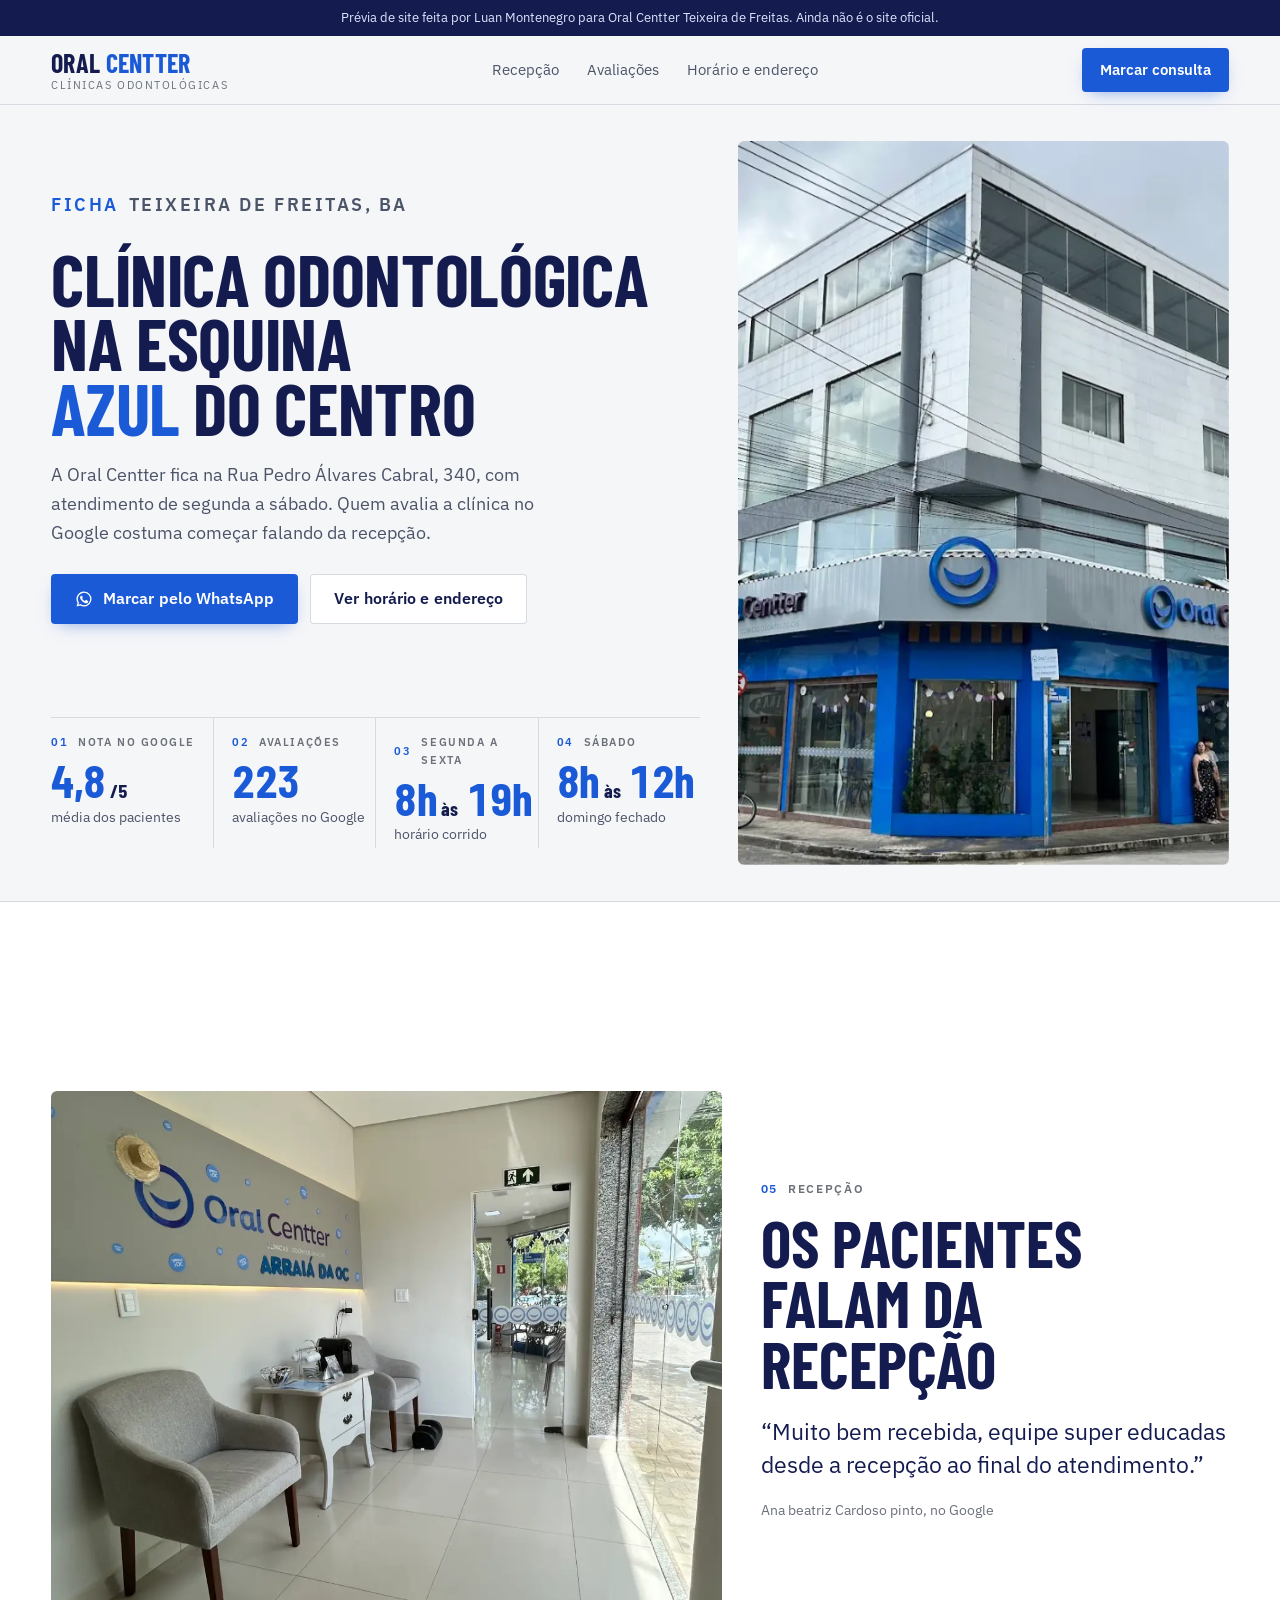
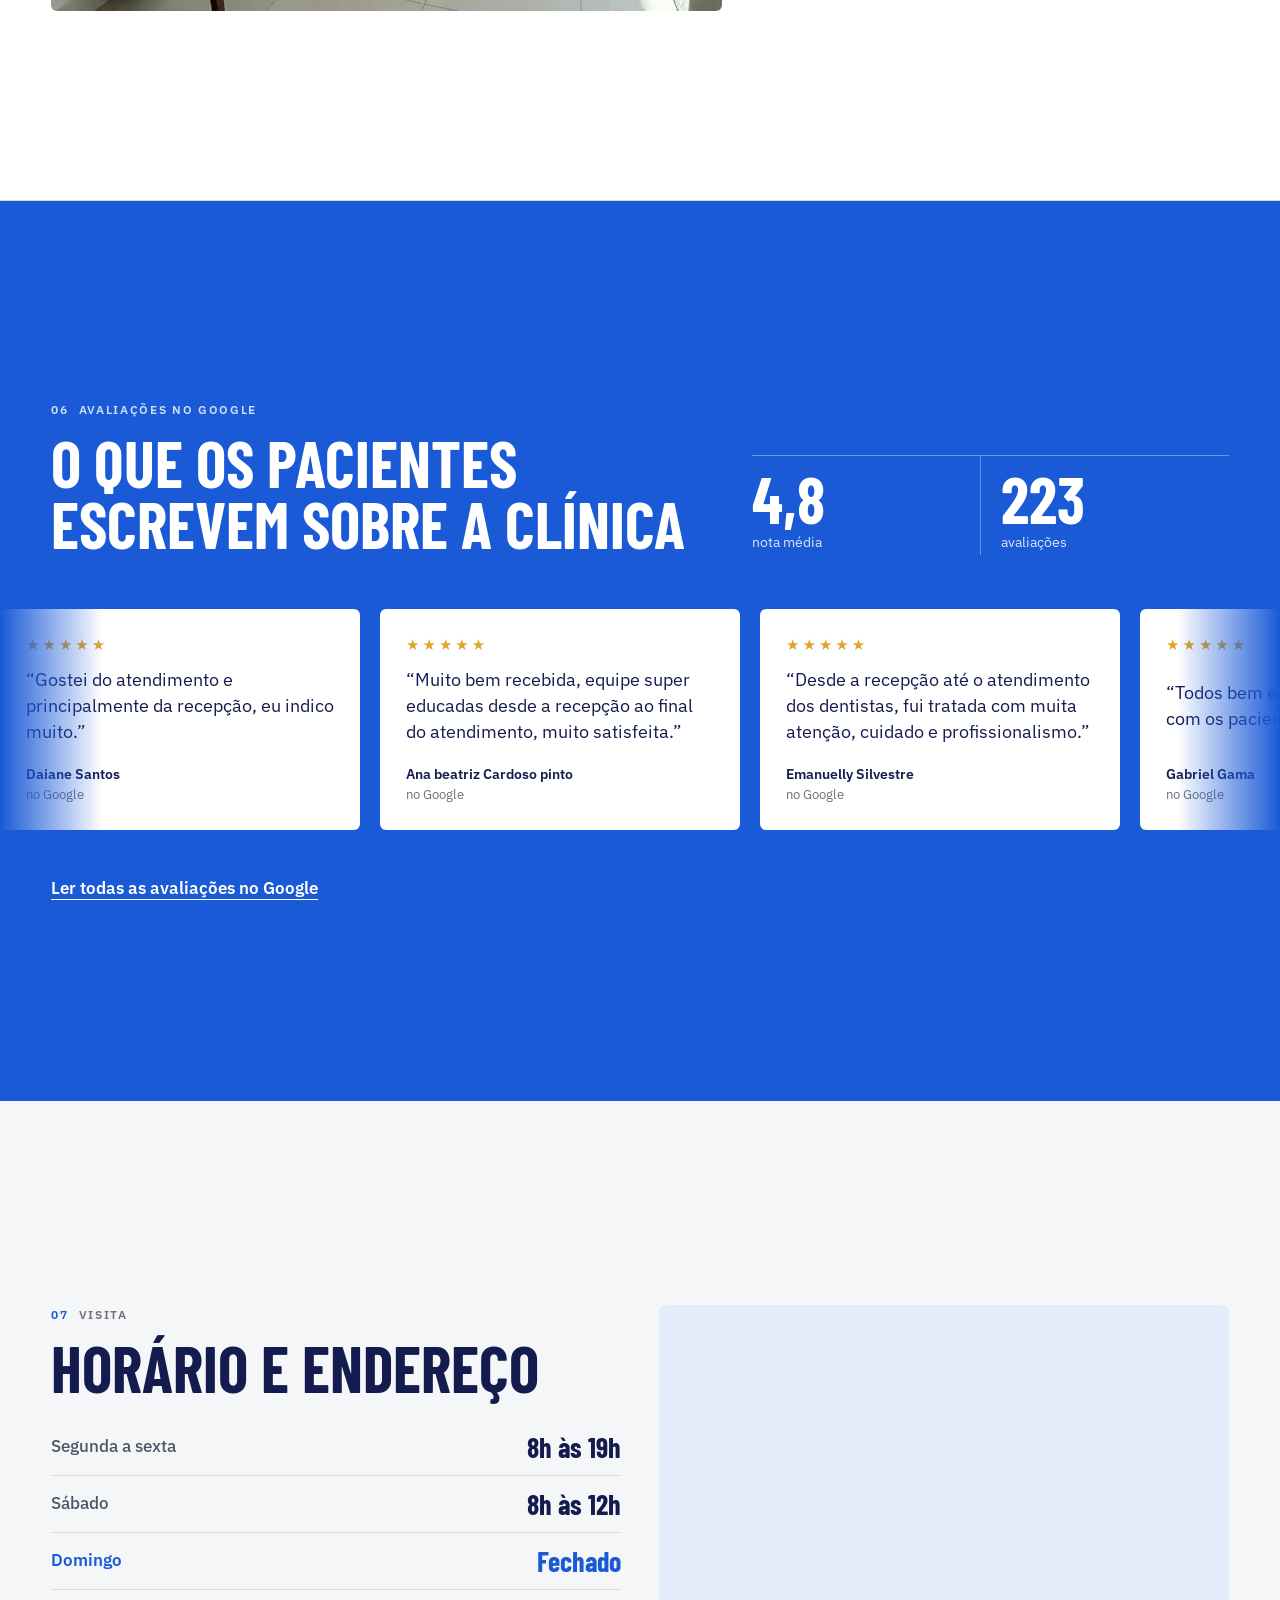
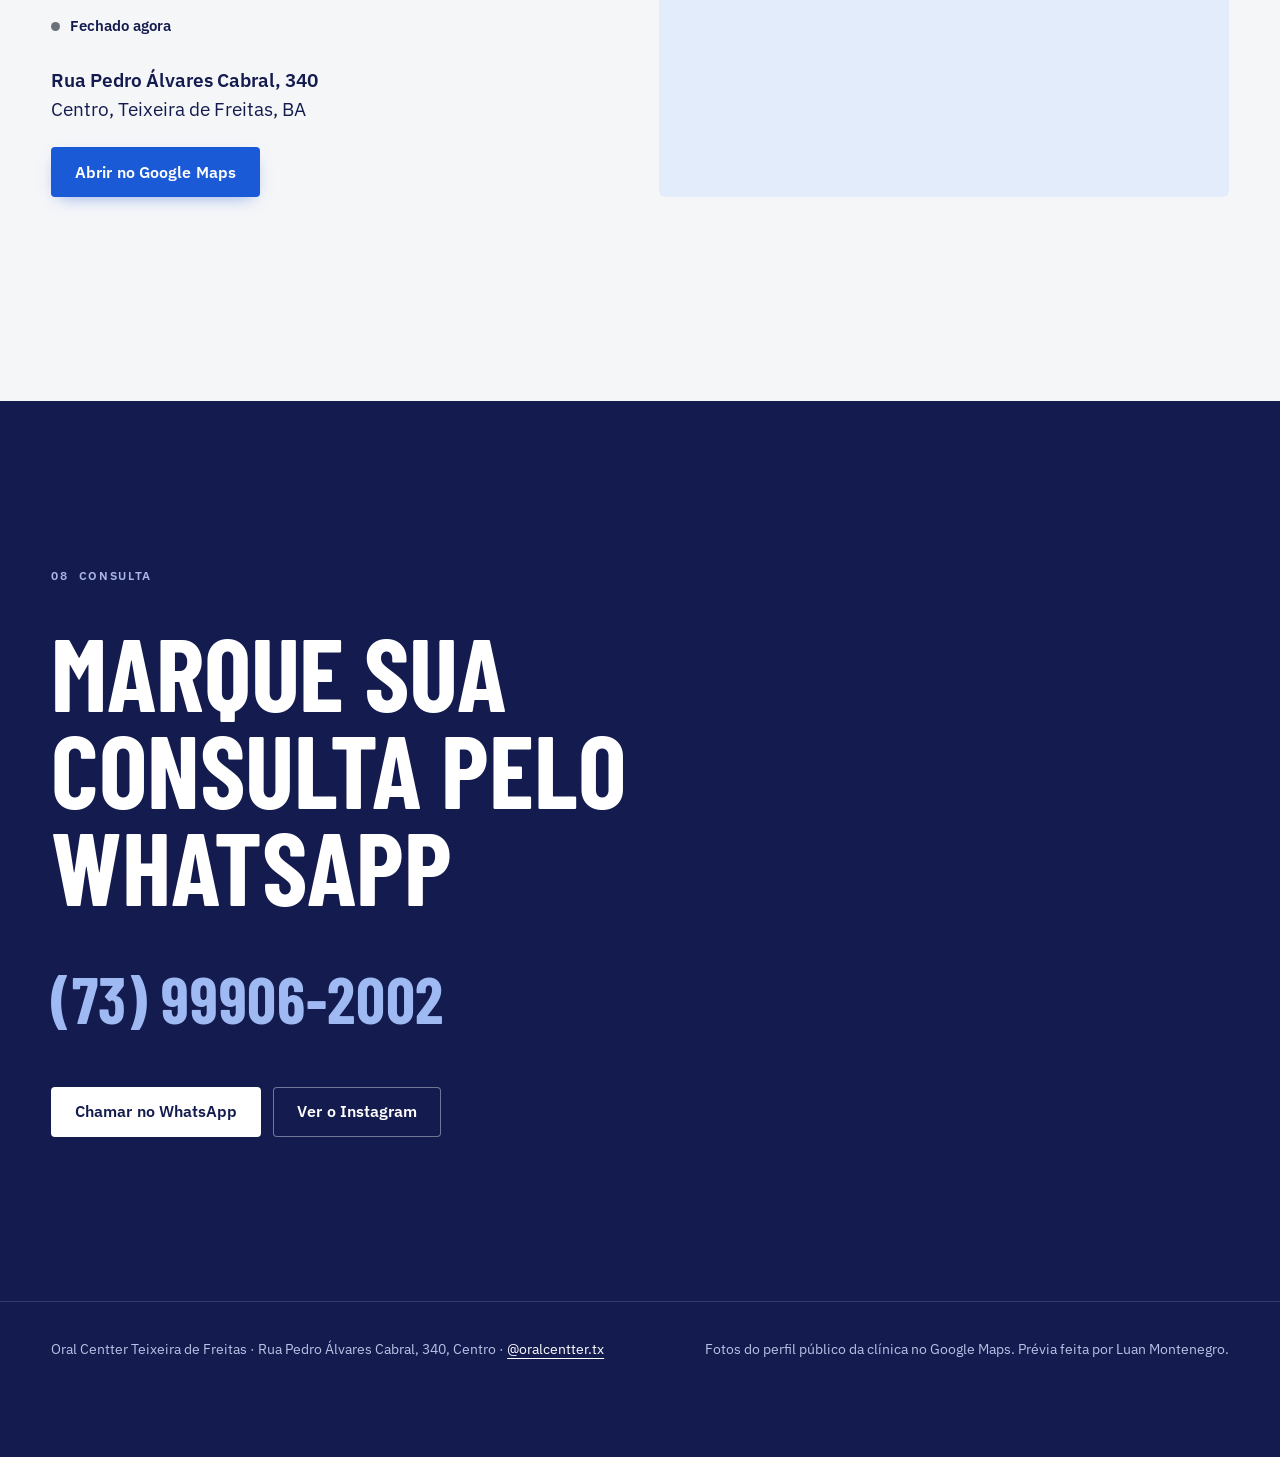
==== oral-centter/index.html @ fba8b81e "Prévia: oral-centter" ====
<!doctype html>
<html lang="pt-BR">
<head>
<meta charset="utf-8">
<meta name="viewport" content="width=device-width, initial-scale=1">
<meta name="robots" content="noindex, nofollow, noarchive">
<title>Oral Centter · Clínica odontológica no Centro de Teixeira de Freitas</title>
<meta name="description" content="Oral Centter, clínica odontológica na Rua Pedro Álvares Cabral, Centro de Teixeira de Freitas. Nota 4,8 no Google em 223 avaliações. Marcação pelo WhatsApp.">
<meta name="theme-color" content="#1a5ad7">
<link rel="stylesheet" href="assets/site.css?v=1">
<script>if (!matchMedia("(prefers-reduced-motion: reduce)").matches) document.documentElement.classList.add("js-movimento");</script>
</head>
<body>
<a class="pular" href="#conteudo">Pular para o conteúdo</a>
<div class="faixa-previa">Prévia de site feita por Luan Montenegro para Oral Centter Teixeira de Freitas. Ainda não é o site oficial.</div>

<header class="topo">
  <div class="wrap">
    <a class="marca" href="#conteudo" aria-label="Oral Centter, início">
      <b>Oral <span>Centter</span></b>
      <small>Clínicas odontológicas</small>
    </a>
    <nav class="menu" aria-label="Seções">
      <a href="#recepcao">Recepção</a>
      <a href="#avaliacoes">Avaliações</a>
      <a href="#visita">Horário e endereço</a>
    </nav>
    <a class="btn btn-azul" data-roll href="https://wa.me/5573999062002?text=Ol%C3%A1%2C%20gostaria%20de%20marcar%20uma%20consulta." target="_blank" rel="noopener"><span class="label">Marcar consulta</span></a>
  </div>
</header>

<main id="conteudo">
  <!-- 1. A ficha -->
  <section class="ficha" aria-labelledby="titulo">
    <div class="wrap">
      <div class="ficha-texto">
        <p class="rot" data-in><i>Ficha</i> Teixeira de Freitas, BA</p>
        <h1 id="titulo" data-split>Clínica odontológica na esquina azul do Centro</h1>
        <p data-in>A Oral Centter fica na Rua Pedro Álvares Cabral, 340, com atendimento de segunda a sábado. Quem avalia a clínica no Google costuma começar falando da recepção.</p>
        <div class="acoes" data-in>
          <a class="btn btn-azul" data-roll href="https://wa.me/5573999062002?text=Ol%C3%A1%2C%20gostaria%20de%20marcar%20uma%20consulta." target="_blank" rel="noopener">
            <svg viewBox="0 0 24 24" fill="currentColor" aria-hidden="true"><path d="M12 2a10 10 0 0 0-8.6 15.1L2 22l5-1.3A10 10 0 1 0 12 2Zm0 18.2a8.2 8.2 0 0 1-4.2-1.2l-.3-.2-3 .8.8-2.9-.2-.3A8.2 8.2 0 1 1 12 20.2Zm4.5-6.1c-.2-.1-1.5-.7-1.7-.8s-.4-.1-.6.1-.7.8-.8 1-.3.2-.5.1a6.7 6.7 0 0 1-3.3-2.9c-.2-.4.2-.4.7-1.3.1-.2 0-.3 0-.4l-.8-1.8c-.2-.5-.4-.4-.6-.4h-.5a1 1 0 0 0-.7.3 3 3 0 0 0-.9 2.2 5.2 5.2 0 0 0 1.1 2.7 11.8 11.8 0 0 0 4.5 4c1.7.7 2.3.8 3.2.6a2.7 2.7 0 0 0 1.8-1.3 2.2 2.2 0 0 0 .1-1.3c0-.1-.2-.2-.5-.3Z"/></svg>
            <span class="label">Marcar pelo WhatsApp</span></a>
          <a class="btn btn-linha" data-roll href="#visita"><span class="label">Ver horário e endereço</span></a>
        </div>
      </div>

      <dl class="dados" aria-label="A clínica em números">
        <div class="dado" data-in>
          <dt class="rot"><i>01</i> Nota no Google</dt>
          <dd><strong>4,8<small>/5</small></strong><span>média dos pacientes</span></dd>
        </div>
        <div class="dado" data-in>
          <dt class="rot"><i>02</i> Avaliações</dt>
          <dd><strong>223</strong><span>avaliações no Google</span></dd>
        </div>
        <div class="dado" data-in>
          <dt class="rot"><i>03</i> Segunda a sexta</dt>
          <dd><strong>8h<small>às</small> 19h</strong><span>horário corrido</span></dd>
        </div>
        <div class="dado" data-in>
          <dt class="rot"><i>04</i> Sábado</dt>
          <dd><strong>8h<small>às</small> 12h</strong><span>domingo fechado</span></dd>
        </div>
      </dl>

      <figure class="ficha-foto" data-in data-scale>
        <img src="fotos/fachada.webp?v=1" width="1500" height="844" alt="Fachada azul da Oral Centter na esquina da Rua Pedro Álvares Cabral, no Centro de Teixeira de Freitas">
      </figure>
    </div>
  </section>

  <!-- 2. Recepção -->
  <section class="secao recepcao" id="recepcao" aria-labelledby="t-recepcao">
    <div class="wrap">
      <figure class="rec-foto">
        <img src="fotos/recepcao.webp?v=1" width="1500" height="844" loading="lazy" alt="Recepção da Oral Centter, com poltrona, parede com o logo da clínica e vidro para a rua">
      </figure>
      <div class="rec-texto">
        <p class="rot"><i>05</i> Recepção</p>
        <h2 id="t-recepcao">Os pacientes falam da recepção</h2>
        <blockquote class="citacao">
          <p>“Muito bem recebida, equipe super educadas desde a recepção ao final do atendimento.”</p>
          <cite>Ana beatriz Cardoso pinto, no Google</cite>
        </blockquote>
      </div>
    </div>
  </section>

  <!-- 3. Avaliações (faixa) -->
  <section class="secao avaliacoes" id="avaliacoes" aria-labelledby="t-aval">
    <div class="wrap aval-topo">
      <div class="aval-titulo">
        <p class="rot"><i>06</i> Avaliações no Google</p>
        <h2 id="t-aval">O que os pacientes escrevem sobre a clínica</h2>
      </div>
      <div class="aval-nota">
        <div><strong>4,8</strong><span>nota média</span></div>
        <div><strong>223</strong><span>avaliações</span></div>
      </div>
    </div>
    <div class="marquee" tabindex="0" aria-label="Trechos de avaliações do Google. Passe o mouse para pausar.">
      <div class="track" data-fill></div>
    </div>
    <div class="wrap aval-pe">
      <a href="https://maps.google.com/?cid=15074940448003042268" target="_blank" rel="noopener">Ler todas as avaliações no Google</a>
    </div>
  </section>

  <!-- 4. Horário e endereço -->
  <section class="secao visita" id="visita" aria-labelledby="t-visita">
    <div class="wrap">
      <div class="visita-info">
        <p class="rot"><i>07</i> Visita</p>
        <h2 id="t-visita">Horário e endereço</h2>
        <table class="horas">
          <caption class="so-leitor">Horário de atendimento</caption>
          <tbody>
            <tr data-dias="1,2,3,4,5" data-abre="8" data-fecha="19"><th scope="row">Segunda a sexta</th><td>8h às 19h</td></tr>
            <tr data-dias="6" data-abre="8" data-fecha="12"><th scope="row">Sábado</th><td>8h às 12h</td></tr>
            <tr data-dias="0"><th scope="row">Domingo</th><td>Fechado</td></tr>
          </tbody>
        </table>
        <p class="agora" aria-live="polite"></p>
        <address class="endereco"><b>Rua Pedro Álvares Cabral, 340</b>Centro, Teixeira de Freitas, BA</address>
        <div class="acoes">
          <a class="btn btn-azul" data-roll href="https://maps.google.com/?cid=15074940448003042268" target="_blank" rel="noopener"><span class="label">Abrir no Google Maps</span></a>
        </div>
      </div>
      <div class="visita-mapa" data-mapa="https://maps.google.com/maps?q=Oral%20Centter%20Teixeira%20de%20Freitas%2C%20Rua%20Pedro%20%C3%81lvares%20Cabral%20340&amp;z=16&amp;output=embed" tabindex="0" role="button" aria-label="Carregar o mapa"></div>
    </div>
  </section>

  <!-- 5. Chamada final -->
  <section class="secao fim" aria-labelledby="t-fim">
    <div class="wrap">
      <p class="rot" style="grid-column: 1 / 13"><i>08</i> Consulta</p>
      <h2 id="t-fim">Marque sua consulta pelo WhatsApp</h2>
      <p class="fim-num">(73) 99906-2002</p>
      <div class="fim-acoes">
        <a class="btn btn-branco" data-roll href="https://wa.me/5573999062002?text=Ol%C3%A1%2C%20gostaria%20de%20marcar%20uma%20consulta." target="_blank" rel="noopener"><span class="label">Chamar no WhatsApp</span></a>
        <a class="btn btn-linha" data-roll href="https://www.instagram.com/oralcentter.tx/" target="_blank" rel="noopener"><span class="label">Ver o Instagram</span></a>
      </div>
    </div>
  </section>
</main>

<footer class="rodape">
  <div class="wrap">
    <span>Oral Centter Teixeira de Freitas · Rua Pedro Álvares Cabral, 340, Centro · <a href="https://www.instagram.com/oralcentter.tx/" target="_blank" rel="noopener">@oralcentter.tx</a></span>
    <span>Fotos do perfil público da clínica no Google Maps. Prévia feita por Luan Montenegro.</span>
  </div>
</footer>

<a class="whats" href="https://wa.me/5573999062002?text=Ol%C3%A1%2C%20gostaria%20de%20marcar%20uma%20consulta." target="_blank" rel="noopener" aria-label="Marcar consulta pelo WhatsApp">
  <svg viewBox="0 0 24 24" fill="currentColor" aria-hidden="true"><path d="M12 2a10 10 0 0 0-8.6 15.1L2 22l5-1.3A10 10 0 1 0 12 2Zm4.5 12.1c-.2-.1-1.5-.7-1.7-.8s-.4-.1-.6.1-.7.8-.8 1-.3.2-.5.1a6.7 6.7 0 0 1-3.3-2.9c-.2-.4.2-.4.7-1.3.1-.2 0-.3 0-.4l-.8-1.8c-.2-.5-.4-.4-.6-.4h-.5a1 1 0 0 0-.7.3 3 3 0 0 0-.9 2.2 5.2 5.2 0 0 0 1.1 2.7 11.8 11.8 0 0 0 4.5 4c1.7.7 2.3.8 3.2.6a2.7 2.7 0 0 0 1.8-1.3 2.2 2.2 0 0 0 .1-1.3c0-.1-.2-.2-.5-.3Z"/></svg>
  Marcar consulta
</a>

<script src="assets/gsap.min.js?v=1"></script>
<script src="assets/ScrollTrigger.min.js?v=1"></script>
<script src="assets/site.js?v=1"></script>
</body>
</html>
---- oral-centter/assets/site.css ----
/* Oral Centter Teixeira de Freitas: prévia em ficha de dados. Cores tiradas da fachada. */
@font-face { font-family: "Barlow Condensed"; font-weight: 700; font-style: normal; font-display: swap; src: url("[data-uri]") format("woff2"); }
@font-face { font-family: "IBM Plex Sans"; font-weight: 100 700; font-style: normal; font-display: swap; src: url("[data-uri]") format("woff2"); }

:root {
  --cobalto: #1a5ad7;
  --cobalto-escuro: #1447ad;
  --marinho: #141c4f;
  --concreto: #6b7079;
  --linha: #d6dae1;
  --porcelana: #f5f6f8;
  --ceu: #e3ecfb;
  --branco: #fff;
  --tinta: #141c4f;
  --suave: #4c5468;
  --num: "Barlow Condensed", "Arial Narrow", sans-serif;
  --txt: "IBM Plex Sans", system-ui, sans-serif;
  --ease: cubic-bezier(0.16, 1, 0.3, 1);
  --borda: 1px solid var(--linha);
  --gutter: clamp(16px, 4vw, 56px);
  --max: 1328px;
}

*, *::before, *::after { box-sizing: border-box; }
html { -webkit-text-size-adjust: 100%; scroll-behavior: smooth; scroll-padding-top: 80px; }
body { margin: 0; background: var(--porcelana); color: var(--tinta); font: 400 17px/1.6 var(--txt); -webkit-font-smoothing: antialiased; }
img { display: block; max-width: 100%; }
a { color: inherit; }
::selection { background: var(--cobalto); color: #fff; }
:focus-visible { outline: 2px solid var(--cobalto); outline-offset: 3px; border-radius: 2px; }
html { scrollbar-color: var(--concreto) var(--porcelana); }

.wrap { width: 100%; max-width: calc(var(--max) + var(--gutter) * 2); margin: 0 auto; padding: 0 var(--gutter); }
.pular { position: absolute; left: 12px; top: -60px; background: var(--marinho); color: #fff; padding: 10px 14px; z-index: 50; }
.pular:focus { top: 12px; }

/* Faixa da prévia */
.faixa-previa { background: var(--marinho); color: #dfe5ff; font-size: 13px; line-height: 1.4; text-align: center; padding: 9px 16px; }

/* Cabeçalho */
.topo { position: sticky; top: 0; z-index: 20; background: rgba(245, 246, 248, .92); backdrop-filter: blur(10px); -webkit-backdrop-filter: blur(10px); border-bottom: var(--borda); }
.topo .wrap { display: flex; align-items: center; justify-content: space-between; gap: 24px; height: 68px; }
.marca { text-decoration: none; display: flex; flex-direction: column; line-height: 1; }
.marca b { font: 700 26px/1 var(--num); letter-spacing: .01em; text-transform: uppercase; color: var(--marinho); }
.marca b span { color: var(--cobalto); }
.marca small { font-size: 11px; letter-spacing: .14em; text-transform: uppercase; color: var(--concreto); margin-top: 4px; }
.menu { display: flex; gap: 28px; font-size: 15px; }
.menu a { text-decoration: none; color: var(--suave); background: linear-gradient(currentColor, currentColor) 0 100% / 0 1px no-repeat; transition: background-size .5s var(--ease), color .2s ease-out; padding: 4px 0; }
.menu a:hover { color: var(--tinta); background-size: 100% 1px; }

/* Botões */
.btn { display: inline-flex; align-items: center; justify-content: center; gap: 10px; min-height: 50px; padding: 0 24px; border-radius: 4px; font: 600 16px/1 var(--txt); text-decoration: none; transition: background-color .2s ease-out, transform .5s var(--ease), box-shadow .5s var(--ease); }
.btn:active { transform: translateY(1px) scale(.98); }
.btn-azul { background: var(--cobalto); color: #fff; box-shadow: 0 6px 18px -8px rgba(26, 90, 215, .6); }
.btn-azul:hover { background: var(--cobalto-escuro); transform: translateY(-2px); box-shadow: 0 12px 24px -10px rgba(26, 90, 215, .6); }
.btn-linha { color: var(--tinta); box-shadow: inset 0 0 0 1px var(--linha); background: var(--branco); }
.btn-linha:hover { box-shadow: inset 0 0 0 1px var(--tinta); transform: translateY(-2px); }
.btn-branco { background: #fff; color: var(--marinho); }
.btn-branco:hover { background: var(--ceu); transform: translateY(-2px); }
.btn svg { width: 18px; height: 18px; flex: none; }
.topo .btn { min-height: 44px; padding: 0 18px; font-size: 15px; }
/* efeito 02: letras que rolam */
.roll-mask { display: inline-block; position: relative; overflow: hidden; vertical-align: top; line-height: 1.2; height: 1.2em; }
.roll-front, .roll-back { display: block; will-change: transform; }
.roll-back { position: absolute; left: 0; top: 100%; }
.roll-space { display: inline-block; width: .28em; }

/* Rótulo de ficha */
.rot { display: flex; align-items: center; gap: 10px; font-size: 12px; font-weight: 600; letter-spacing: .14em; text-transform: uppercase; color: var(--concreto); margin: 0 0 14px; }
.rot i { font-style: normal; color: var(--cobalto); }

/* HERO: a ficha */
.ficha { padding: clamp(28px, 4vh, 48px) 0 clamp(28px, 4vh, 44px); min-height: calc(100svh - 104px); display: flex; }
.ficha .wrap { display: grid; grid-template-columns: repeat(12, 1fr); grid-template-rows: 1fr auto; gap: 0; }
.ficha-texto { grid-column: 1 / 8; grid-row: 1; padding: 0 clamp(20px, 3vw, 48px) clamp(24px, 3vh, 36px) 0; align-self: center; }
.ficha h1 { font: 700 clamp(48px, 5.6vw, 84px)/.9 var(--num); text-transform: uppercase; letter-spacing: -.005em; margin: 0 0 22px; color: var(--marinho); text-wrap: balance; }
.ficha h1 .azul { color: var(--cobalto); }
.word { display: inline-block; white-space: nowrap; }
.char { display: inline-block; will-change: transform, opacity; }
.ficha-texto p { max-width: 46ch; margin: 0 0 26px; color: var(--suave); font-size: 18px; }
.acoes { display: flex; flex-wrap: wrap; gap: 12px; }
.dados { grid-column: 1 / 8; grid-row: 2; display: grid; grid-template-columns: repeat(4, 1fr); border-top: var(--borda); margin-right: clamp(20px, 3vw, 48px); }
.dado dd { margin: 0; }
.dado { padding: 16px 0 4px clamp(12px, 1.4vw, 20px); }
.dado:first-child { padding-left: 0; }
.dado + .dado { border-left: var(--borda); }
.dado .rot { margin: 0 0 6px; font-size: 11px; }
.dado strong { display: block; font: 700 clamp(40px, 3.6vw, 58px)/.95 var(--num); color: var(--cobalto); letter-spacing: -.01em; font-variant-numeric: tabular-nums; }
.dado strong small { font-size: .42em; color: var(--marinho); margin-left: 4px; letter-spacing: 0; }
.dado span { display: block; font-size: 14px; color: var(--suave); margin-top: 6px; line-height: 1.35; }
.ficha-foto { grid-column: 8 / 13; grid-row: 1 / 3; position: relative; margin: 0; min-height: 420px; overflow: hidden; border-radius: 6px; }
.ficha-foto img { position: absolute; inset: 0; width: 100%; height: 100%; object-fit: cover; object-position: 47% 60%; transition: transform 1.2s var(--ease); }
.ficha-foto:hover img { transform: scale(1.025); }
.ficha-foto figcaption { position: absolute; left: 0; bottom: 0; background: var(--porcelana); padding: 10px 16px 0 0; font-size: 13px; font-weight: 600; letter-spacing: .1em; text-transform: uppercase; color: var(--marinho); border-top-right-radius: 6px; }

/* Seções */
.secao { padding: clamp(72px, 11vh, 120px) 0; }
.secao h2 { font: 700 clamp(40px, 5vw, 72px)/.95 var(--num); text-transform: uppercase; margin: 0 0 20px; color: var(--marinho); text-wrap: balance; }

/* Recepção */
.recepcao { background: var(--branco); border-top: var(--borda); border-bottom: var(--borda); min-height: 100svh; display: flex; align-items: center; }
.recepcao .wrap { display: grid; grid-template-columns: repeat(12, 1fr); gap: 0 clamp(20px, 3vw, 48px); align-items: stretch; }
.rec-foto { grid-column: 1 / 8; margin: 0; overflow: hidden; border-radius: 6px; min-height: 520px; position: relative; }
.rec-foto img { position: absolute; inset: 0; width: 100%; height: 100%; object-fit: cover; object-position: 30% 50%; transition: transform 1.2s var(--ease); }
.rec-foto:hover img { transform: scale(1.025); }
.rec-texto { grid-column: 8 / 13; display: flex; flex-direction: column; justify-content: center; }
.rec-num { display: flex; align-items: baseline; gap: 14px; border-top: var(--borda); border-bottom: var(--borda); padding: 18px 0; margin: 8px 0 28px; }
.rec-num strong { font: 700 clamp(72px, 8vw, 120px)/.85 var(--num); color: var(--cobalto); white-space: nowrap; }
.rec-num span { font-size: 15px; color: var(--suave); line-height: 1.4; }
.citacao { margin: 0; }
.citacao p { font-size: clamp(20px, 1.8vw, 24px); line-height: 1.45; margin: 0 0 14px; color: var(--marinho); }
.citacao cite { font-style: normal; font-size: 14px; color: var(--concreto); }

/* Avaliações (efeito 06) */
.avaliacoes { background: var(--cobalto); color: #fff; overflow: hidden; min-height: 100svh; display: flex; flex-direction: column; justify-content: center; }
.avaliacoes .rot, .avaliacoes .rot i { color: #cfdcfa; }
.aval-topo { display: grid; grid-template-columns: repeat(12, 1fr); gap: 24px; align-items: end; margin-bottom: clamp(36px, 6vh, 64px); }
.aval-titulo { grid-column: 1 / 8; }
.aval-topo h2 { color: #fff; margin: 0; }
.so-leitor { position: absolute; width: 1px; height: 1px; overflow: hidden; clip: rect(0 0 0 0); white-space: nowrap; }
.aval-nota { grid-column: 8 / 13; display: flex; gap: 0; border-top: 1px solid rgba(255,255,255,.35); }
.aval-nota div { flex: 1; padding: 14px 0 0; }
.aval-nota div + div { border-left: 1px solid rgba(255,255,255,.35); padding-left: 20px; }
.aval-nota strong { display: block; font: 700 64px/.9 var(--num); }
.aval-nota span { font-size: 14px; color: #dbe5fc; }
.marquee { -webkit-mask-image: linear-gradient(90deg, transparent, #000 8%, #000 92%, transparent); mask-image: linear-gradient(90deg, transparent, #000 8%, #000 92%, transparent); }
.track { display: flex; width: max-content; animation: slide 70s linear infinite; }
.marquee:hover .track, .marquee:focus-within .track, .parado .track { animation-play-state: paused; }
@keyframes slide { to { transform: translateX(-50%); } }
.review { width: 360px; flex: none; margin: 0 20px 0 0; background: #fff; color: var(--marinho); border-radius: 6px; padding: 24px 26px; display: flex; flex-direction: column; justify-content: space-between; min-height: 220px; }
.review .estrelas { color: #e0a526; letter-spacing: 3px; font-size: 15px; }
.review p { margin: 10px 0 18px; font-size: 18px; line-height: 1.45; }
.review b { font-size: 14px; font-weight: 600; }
.review b small { display: block; font-weight: 400; color: var(--concreto); font-size: 13px; }
.aval-pe { margin-top: clamp(28px, 5vh, 48px); }
.aval-pe a { color: #fff; font-weight: 600; text-underline-offset: 5px; text-decoration-thickness: 1px; }
.aval-pe a:hover { text-decoration-thickness: 2px; }

/* Horário e endereço */
.visita { min-height: 100svh; display: flex; align-items: center; }
.visita .wrap { display: grid; grid-template-columns: repeat(12, 1fr); gap: 0 clamp(20px, 3vw, 48px); }
.visita-info { grid-column: 1 / 7; }
.horas { width: 100%; border-collapse: collapse; margin: 8px 0 22px; font-variant-numeric: tabular-nums; }
.horas th, .horas td { text-align: left; padding: 14px 0; border-bottom: var(--borda); font-size: 17px; }
.horas th { font-weight: 500; color: var(--suave); }
.horas td { font: 700 28px/1 var(--num); color: var(--marinho); text-align: right; }
.horas tr.hoje th { color: var(--cobalto); font-weight: 600; }
.horas tr.hoje td { color: var(--cobalto); }
.agora { display: inline-flex; align-items: center; gap: 10px; font-size: 15px; font-weight: 600; color: var(--marinho); margin: 0 0 28px; min-height: 1.6em; }
.agora::before { content: ""; width: 9px; height: 9px; border-radius: 50%; background: var(--concreto); }
.agora.aberto::before { background: #1f9d55; }
.agora:empty { display: none; }
.endereco { font-size: 19px; line-height: 1.5; margin: 0 0 24px; font-style: normal; }
.endereco b { display: block; font-weight: 600; }
.visita-mapa { grid-column: 7 / 13; border-radius: 6px; overflow: hidden; background: var(--ceu); min-height: 480px; position: relative; display: grid; place-items: center; text-align: center; }
.visita-mapa iframe { position: absolute; inset: 0; width: 100%; height: 100%; border: 0; }
.visita-mapa a { font-weight: 600; color: var(--cobalto); padding: 24px; }

/* Chamada final */
.fim { background: var(--marinho); color: #fff; min-height: 100svh; display: flex; align-items: center; }
.fim .wrap { display: grid; grid-template-columns: repeat(12, 1fr); gap: 24px; align-items: end; }
.fim .rot, .fim .rot i { color: #aab6ec; }
.fim h2 { grid-column: 1 / 9; color: #fff; font-size: clamp(56px, 8vw, 128px); margin: 0 0 28px; }
.fim-num { grid-column: 1 / 13; white-space: nowrap; font: 700 clamp(40px, 5vw, 72px)/1 var(--num); color: #9fbaf3; margin: 0 0 32px; letter-spacing: .01em; }
.fim-acoes { grid-column: 1 / 13; display: flex; flex-wrap: wrap; gap: 12px; }
.fim .btn-linha { background: transparent; color: #fff; box-shadow: inset 0 0 0 1px rgba(255,255,255,.4); }
.fim .btn-linha:hover { box-shadow: inset 0 0 0 1px #fff; }

/* Rodapé */
.rodape { background: var(--marinho); color: #b9c2e6; border-top: 1px solid rgba(255,255,255,.14); padding: 36px 0 96px; font-size: 14px; }
.rodape .wrap { display: flex; flex-wrap: wrap; gap: 16px 40px; justify-content: space-between; }
.rodape a { color: #fff; text-underline-offset: 4px; }

/* WhatsApp flutuante */
.whats { position: fixed; right: 20px; bottom: 20px; z-index: 30; display: inline-flex; align-items: center; gap: 10px; min-height: 52px; padding: 0 20px; border-radius: 999px; background: #1f9d55; color: #fff; font-weight: 600; text-decoration: none; box-shadow: 0 10px 28px -10px rgba(0,0,0,.45); transition: transform .5s var(--ease), opacity .3s ease-out; }
.whats:hover { transform: translateY(-2px); }
.whats svg { width: 20px; height: 20px; }
.js-movimento .whats { opacity: 0; transform: translateY(16px); pointer-events: none; }
.js-movimento .whats.visivel { opacity: 1; transform: none; pointer-events: auto; }

/* Estado inicial só com JS de movimento */
.js-movimento .ficha [data-in], .js-movimento [data-split]:not(.pronto) { opacity: 0; }

/* Tablet */
@media (max-width: 1060px) {
  .menu { display: none; }
  .ficha-texto { grid-column: 1 / 13; grid-row: auto; padding-right: 0; }
  .dados { grid-column: 1 / 13; grid-row: auto; margin-right: 0; }
  .ficha-foto { grid-column: 1 / 13; grid-row: auto; min-height: 320px; margin-top: 28px; }
  .rec-foto { grid-column: 1 / 13; min-height: 420px; margin-bottom: 36px; }
  .rec-texto { grid-column: 1 / 13; }
  .aval-titulo, .aval-nota { grid-column: 1 / 13; }
  .visita-info, .visita-mapa { grid-column: 1 / 13; }
  .visita-mapa { min-height: 360px; margin-top: 32px; }
}

/* Celular */
@media (max-width: 640px) {
  body { font-size: 16px; }
  .faixa-previa { font-size: 12px; }
  .topo .wrap { height: 60px; }
  .marca b { font-size: 22px; }
  .topo .btn { display: none; }
  .ficha { min-height: 0; padding-top: 28px; }
  .ficha h1 { font-size: clamp(44px, 13vw, 60px); }
  .ficha-texto p { font-size: 17px; }
  .acoes .btn { width: 100%; }
  .dados { grid-template-columns: 1fr 1fr; margin-top: 4px; }
  .dado { padding: 16px 0 16px 16px; border-bottom: var(--borda); }
  .dado + .dado { border-left: 0; }
  .dado:nth-child(odd) { border-right: var(--borda); padding-left: 0; }
  .dado strong { font-size: 50px; }
  .ficha-foto { min-height: 240px; }
  .recepcao, .avaliacoes, .visita, .fim { min-height: 0; }
  .rec-foto { min-height: 300px; }
  .review { width: 290px; min-height: 0; padding: 20px; }
  .review p { font-size: 16px; }
  .aval-nota strong { font-size: 52px; }
  .horas td { font-size: 24px; }
  .fim-num { font-size: 36px; }
  .visita-info .btn, .fim-acoes .btn { width: 100%; }
  .whats { left: 16px; right: 16px; bottom: 12px; justify-content: center; }
  .rodape { padding-bottom: 96px; }
}

@media (prefers-reduced-motion: reduce) {
  html { scroll-behavior: auto; }
  .track { animation: none; }
  .marquee { overflow-x: auto; -webkit-mask-image: none; mask-image: none; }
  *, *::before, *::after { transition-duration: .01ms !important; }
}
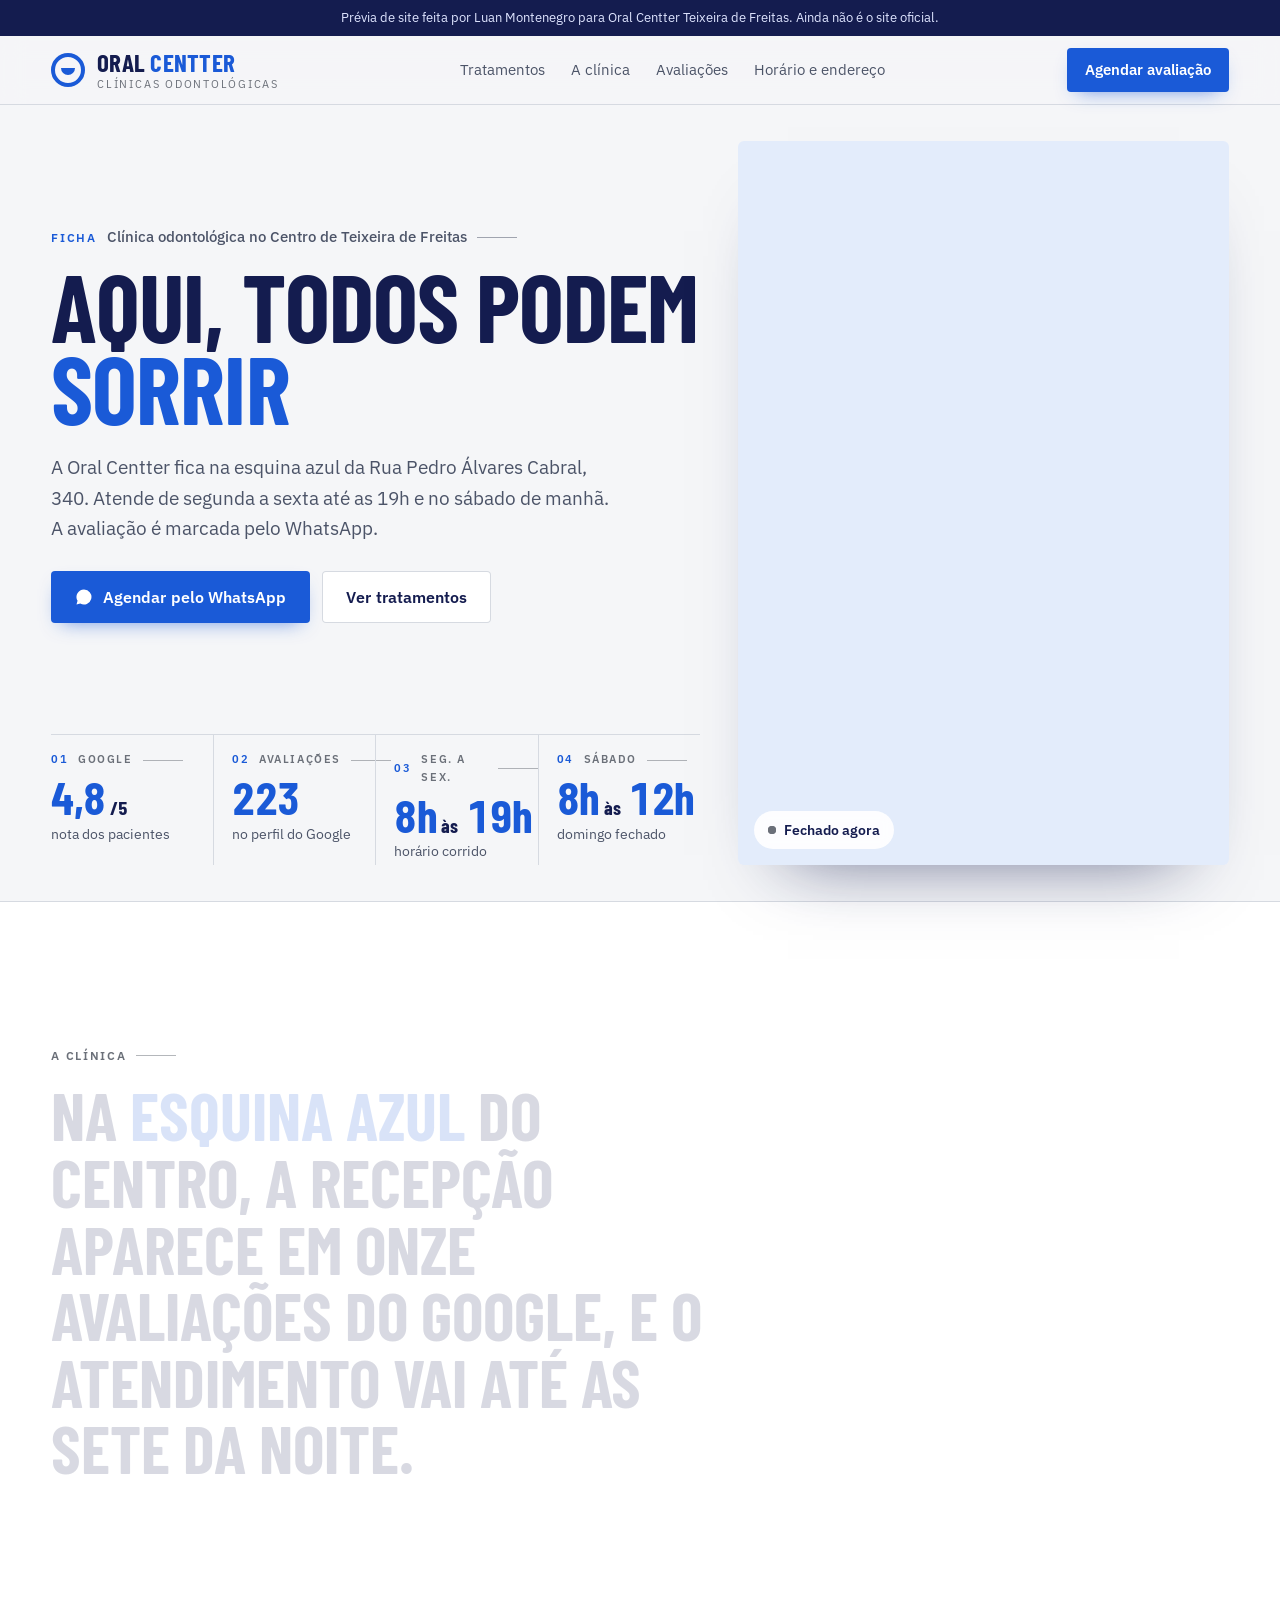
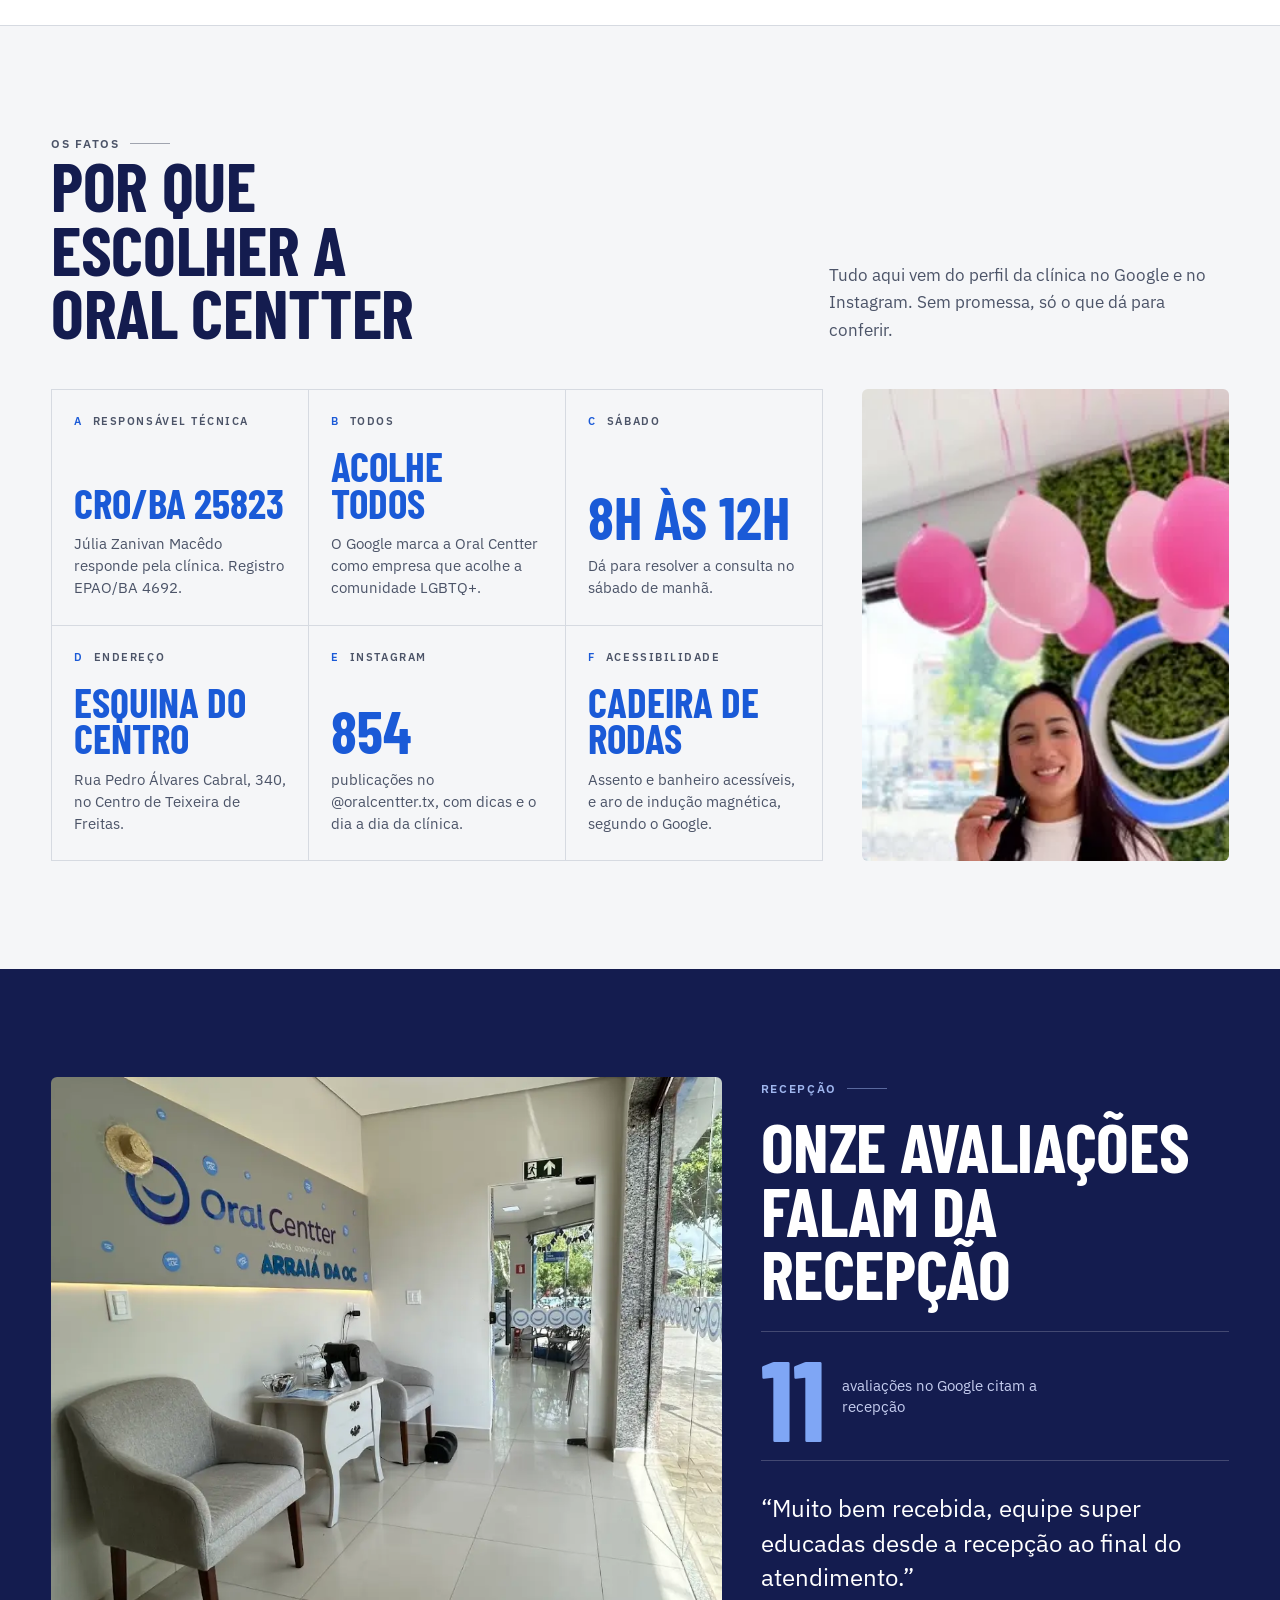
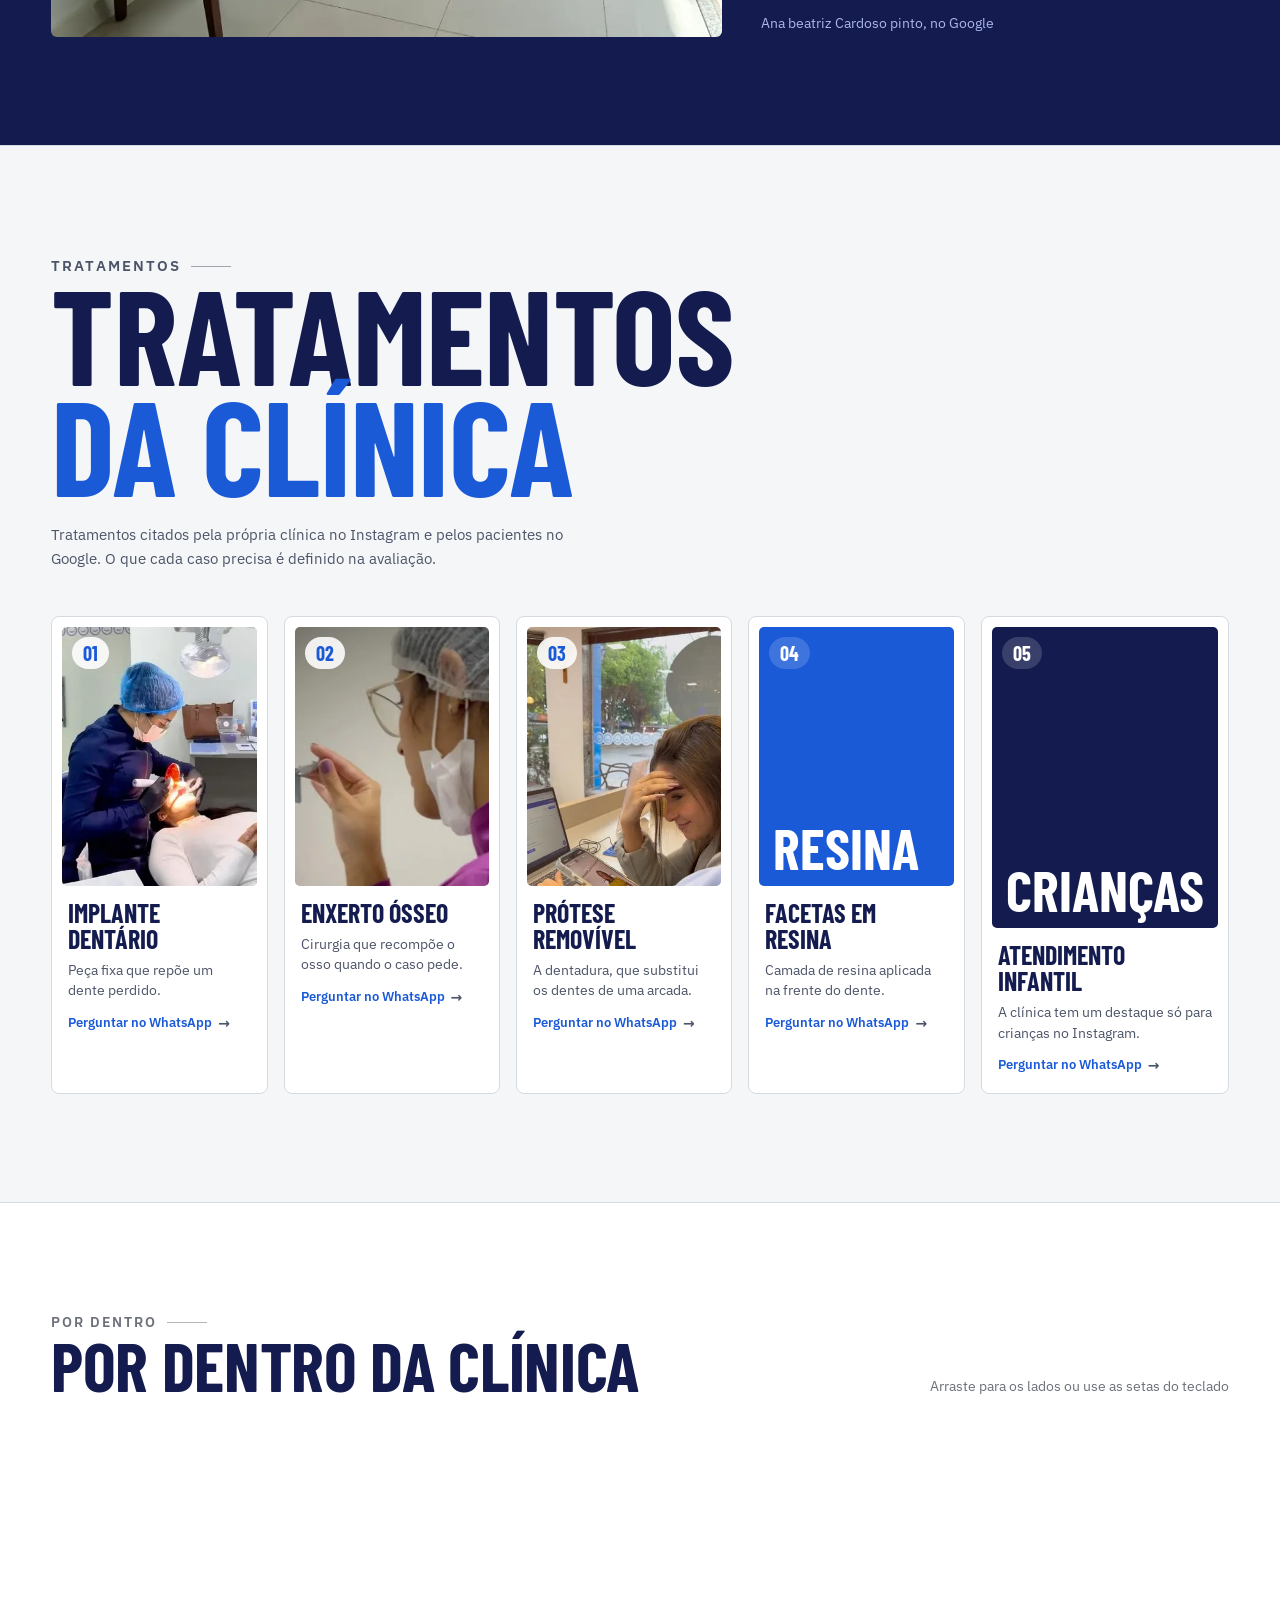
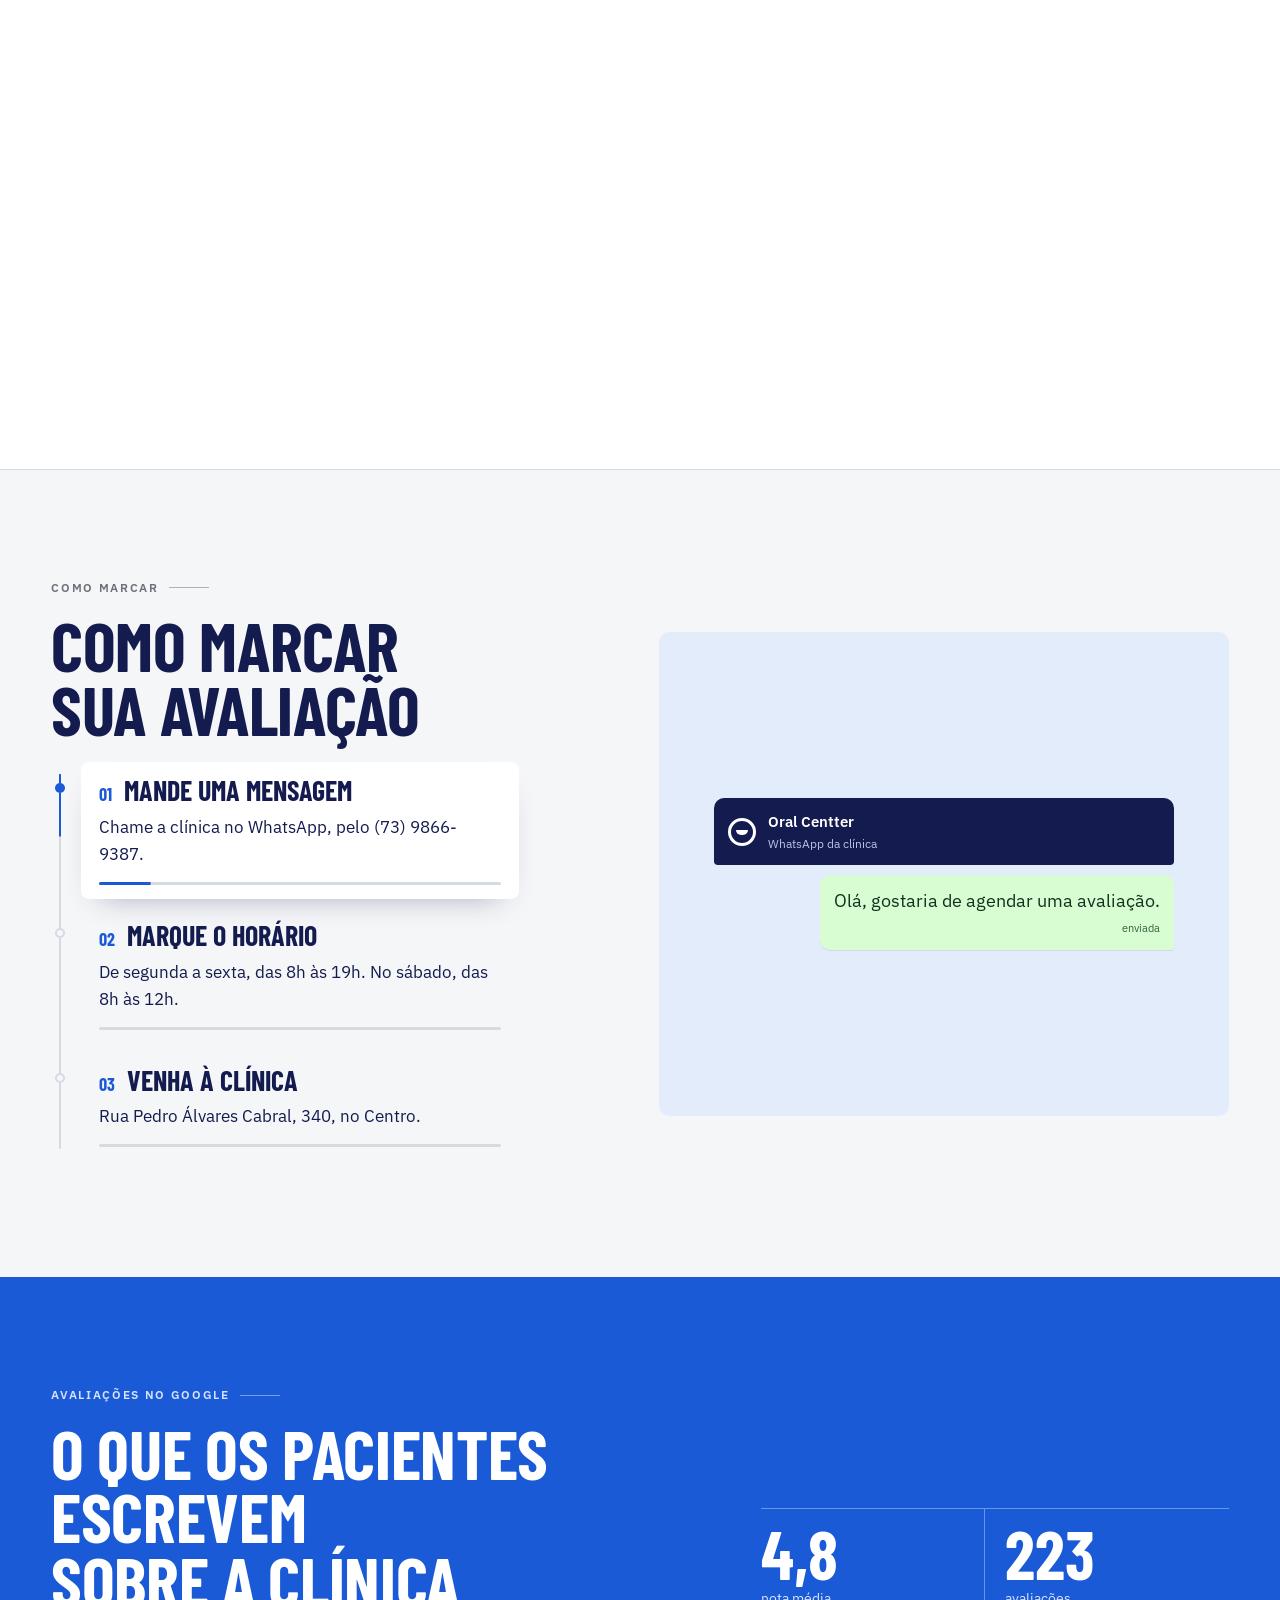
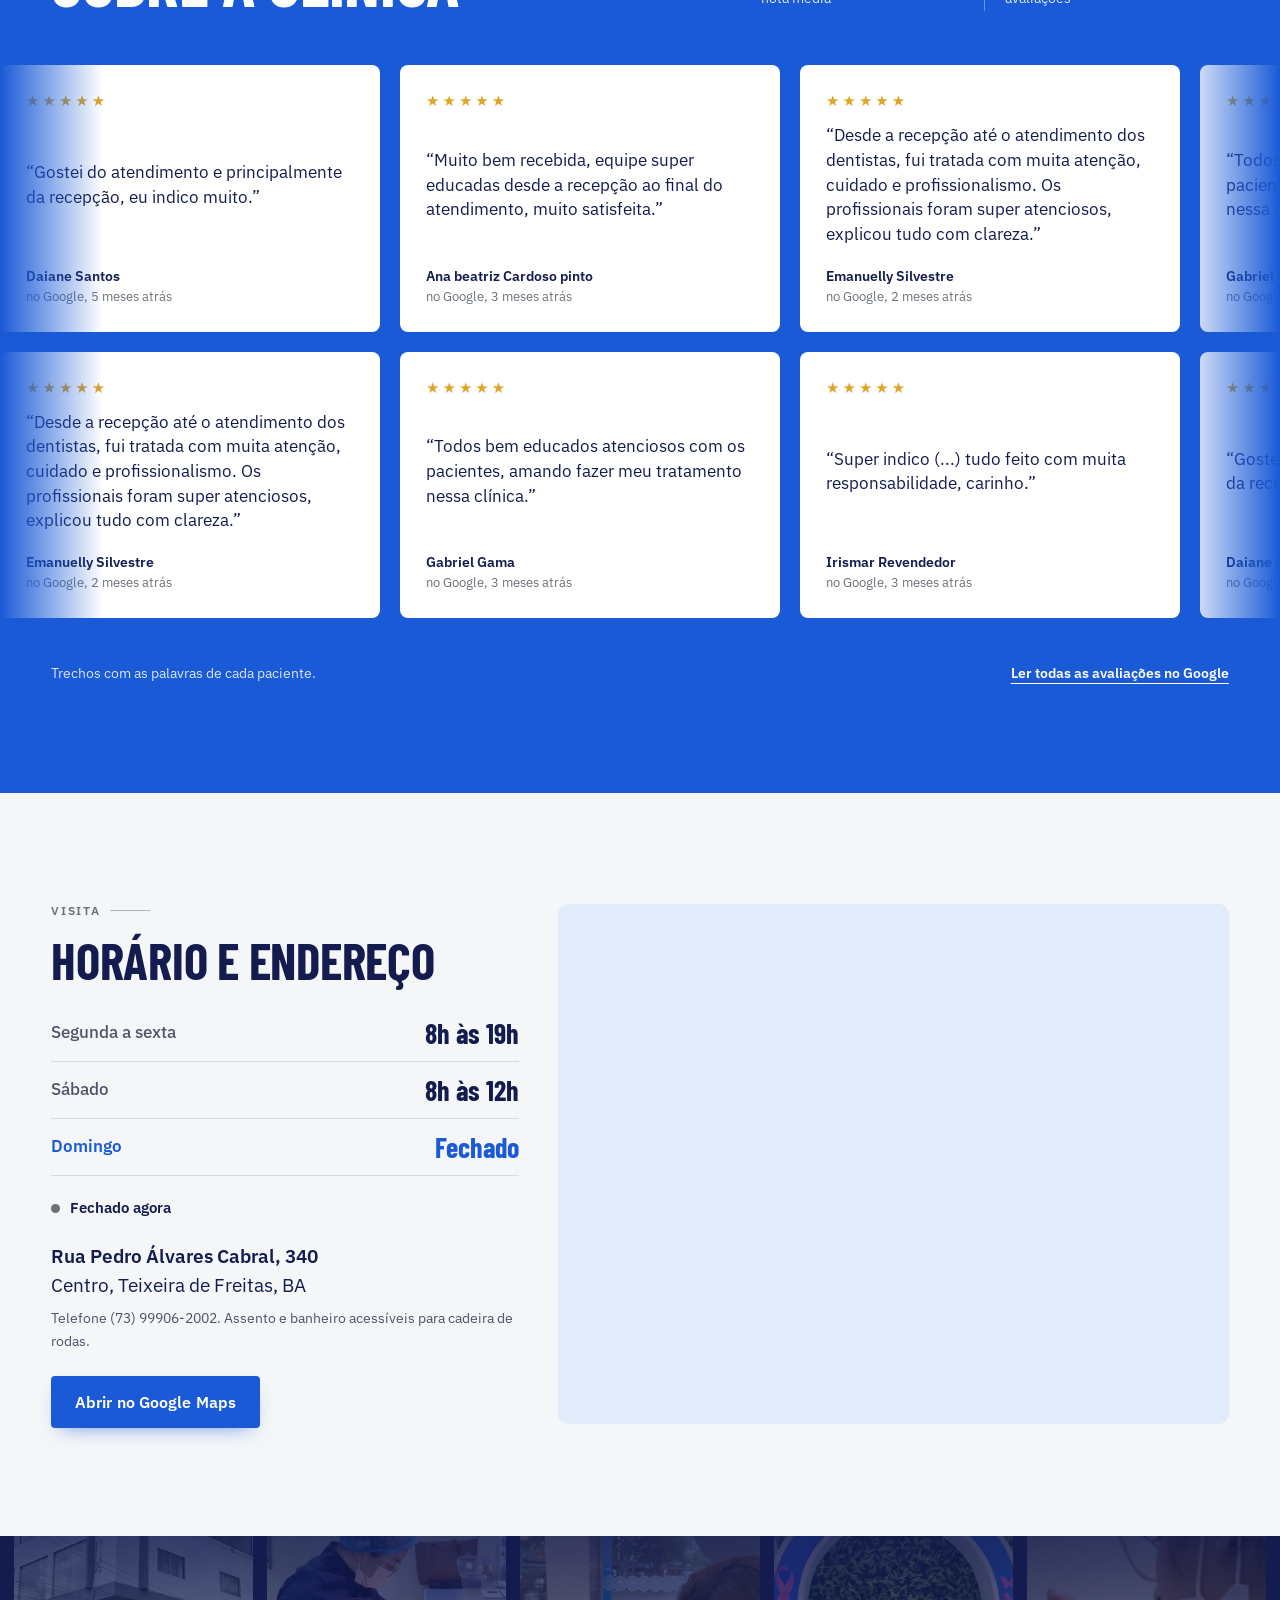
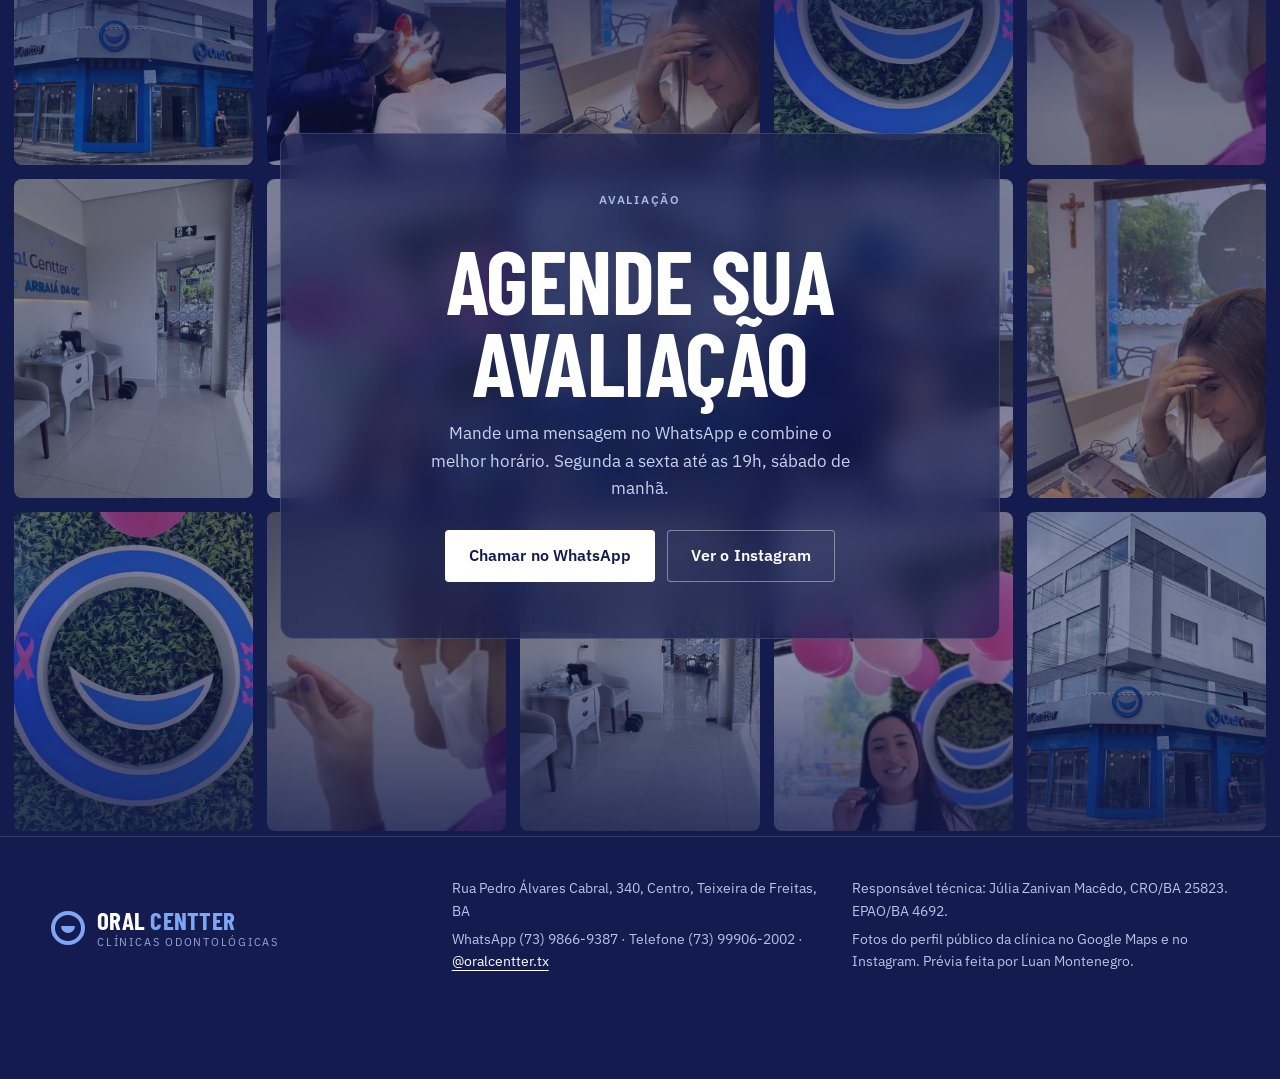
==== commit 1b2c1156: "Prévia: oral-centter" ====
--- a/oral-centter/index.html
+++ b/oral-centter/index.html
@@ -5,9 +5,9 @@
 <meta name="viewport" content="width=device-width, initial-scale=1">
 <meta name="robots" content="noindex, nofollow, noarchive">
 <title>Oral Centter · Clínica odontológica no Centro de Teixeira de Freitas</title>
-<meta name="description" content="Oral Centter, clínica odontológica na Rua Pedro Álvares Cabral, Centro de Teixeira de Freitas. Nota 4,8 no Google em 223 avaliações. Marcação pelo WhatsApp.">
+<meta name="description" content="Oral Centter, clínica odontológica na Rua Pedro Álvares Cabral, 340, Centro de Teixeira de Freitas. Nota 4,8 no Google em 223 avaliações. Agende sua avaliação pelo WhatsApp.">
 <meta name="theme-color" content="#1a5ad7">
-<link rel="stylesheet" href="assets/site.css?v=1">
+<link rel="stylesheet" href="assets/site.css?v=2">
 <script>if (!matchMedia("(prefers-reduced-motion: reduce)").matches) document.documentElement.classList.add("js-movimento");</script>
 </head>
 <body>
@@ -17,68 +17,91 @@
 <header class="topo">
   <div class="wrap">
     <a class="marca" href="#conteudo" aria-label="Oral Centter, início">
-      <b>Oral <span>Centter</span></b>
-      <small>Clínicas odontológicas</small>
+      <span class="marca-anel" aria-hidden="true"></span>
+      <span><b>Oral <span>Centter</span></b><small>Clínicas odontológicas</small></span>
     </a>
     <nav class="menu" aria-label="Seções">
-      <a href="#recepcao">Recepção</a>
+      <a href="#tratamentos">Tratamentos</a>
+      <a href="#clinica">A clínica</a>
       <a href="#avaliacoes">Avaliações</a>
       <a href="#visita">Horário e endereço</a>
     </nav>
-    <a class="btn btn-azul" data-roll href="https://wa.me/5573999062002?text=Ol%C3%A1%2C%20gostaria%20de%20marcar%20uma%20consulta." target="_blank" rel="noopener"><span class="label">Marcar consulta</span></a>
+    <a class="btn btn-azul" data-roll href="https://wa.me/557398669387?text=Ol%C3%A1%2C%20gostaria%20de%20agendar%20uma%20avalia%C3%A7%C3%A3o." target="_blank" rel="noopener"><span class="label">Agendar avaliação</span></a>
   </div>
 </header>
 
 <main id="conteudo">
-  <!-- 1. A ficha -->
+  <!-- 1. Ficha (efeitos 01 e 09) -->
   <section class="ficha" aria-labelledby="titulo">
     <div class="wrap">
       <div class="ficha-texto">
-        <p class="rot" data-in><i>Ficha</i> Teixeira de Freitas, BA</p>
-        <h1 id="titulo" data-split>Clínica odontológica na esquina azul do Centro</h1>
-        <p data-in>A Oral Centter fica na Rua Pedro Álvares Cabral, 340, com atendimento de segunda a sábado. Quem avalia a clínica no Google costuma começar falando da recepção.</p>
+        <p class="rot" data-in><i>Ficha</i> Clínica odontológica no Centro de Teixeira de Freitas</p>
+        <h1 id="titulo" data-split>Aqui, todos podem sorrir</h1>
+        <p class="lead" data-in>A Oral Centter fica na esquina azul da Rua Pedro Álvares Cabral, 340. Atende de segunda a sexta até as 19h e no sábado de manhã. A avaliação é marcada pelo WhatsApp.</p>
         <div class="acoes" data-in>
-          <a class="btn btn-azul" data-roll href="https://wa.me/5573999062002?text=Ol%C3%A1%2C%20gostaria%20de%20marcar%20uma%20consulta." target="_blank" rel="noopener">
-            <svg viewBox="0 0 24 24" fill="currentColor" aria-hidden="true"><path d="M12 2a10 10 0 0 0-8.6 15.1L2 22l5-1.3A10 10 0 1 0 12 2Zm0 18.2a8.2 8.2 0 0 1-4.2-1.2l-.3-.2-3 .8.8-2.9-.2-.3A8.2 8.2 0 1 1 12 20.2Zm4.5-6.1c-.2-.1-1.5-.7-1.7-.8s-.4-.1-.6.1-.7.8-.8 1-.3.2-.5.1a6.7 6.7 0 0 1-3.3-2.9c-.2-.4.2-.4.7-1.3.1-.2 0-.3 0-.4l-.8-1.8c-.2-.5-.4-.4-.6-.4h-.5a1 1 0 0 0-.7.3 3 3 0 0 0-.9 2.2 5.2 5.2 0 0 0 1.1 2.7 11.8 11.8 0 0 0 4.5 4c1.7.7 2.3.8 3.2.6a2.7 2.7 0 0 0 1.8-1.3 2.2 2.2 0 0 0 .1-1.3c0-.1-.2-.2-.5-.3Z"/></svg>
-            <span class="label">Marcar pelo WhatsApp</span></a>
-          <a class="btn btn-linha" data-roll href="#visita"><span class="label">Ver horário e endereço</span></a>
+          <a class="btn btn-azul" data-roll href="https://wa.me/557398669387?text=Ol%C3%A1%2C%20gostaria%20de%20agendar%20uma%20avalia%C3%A7%C3%A3o." target="_blank" rel="noopener">
+            <svg viewBox="0 0 24 24" fill="currentColor" aria-hidden="true"><path d="M12 2a10 10 0 0 0-8.6 15.1L2 22l5-1.3A10 10 0 1 0 12 2Zm4.5 12.1c-.2-.1-1.5-.7-1.7-.8s-.4-.1-.6.1-.7.8-.8 1-.3.2-.5.1a6.7 6.7 0 0 1-3.3-2.9c-.2-.4.2-.4.7-1.3.1-.2 0-.3 0-.4l-.8-1.8c-.2-.5-.4-.4-.6-.4h-.5a1 1 0 0 0-.7.3 3 3 0 0 0-.9 2.2 5.2 5.2 0 0 0 1.1 2.7 11.8 11.8 0 0 0 4.5 4c1.7.7 2.3.8 3.2.6a2.7 2.7 0 0 0 1.8-1.3 2.2 2.2 0 0 0 .1-1.3c0-.1-.2-.2-.5-.3Z"/></svg>
+            <span class="label">Agendar pelo WhatsApp</span></a>
+          <a class="btn btn-linha" data-roll href="#tratamentos"><span class="label">Ver tratamentos</span></a>
         </div>
       </div>
 
       <dl class="dados" aria-label="A clínica em números">
-        <div class="dado" data-in>
-          <dt class="rot"><i>01</i> Nota no Google</dt>
-          <dd><strong>4,8<small>/5</small></strong><span>média dos pacientes</span></dd>
-        </div>
-        <div class="dado" data-in>
-          <dt class="rot"><i>02</i> Avaliações</dt>
-          <dd><strong>223</strong><span>avaliações no Google</span></dd>
-        </div>
-        <div class="dado" data-in>
-          <dt class="rot"><i>03</i> Segunda a sexta</dt>
-          <dd><strong>8h<small>às</small> 19h</strong><span>horário corrido</span></dd>
-        </div>
-        <div class="dado" data-in>
-          <dt class="rot"><i>04</i> Sábado</dt>
-          <dd><strong>8h<small>às</small> 12h</strong><span>domingo fechado</span></dd>
-        </div>
+        <div class="dado" data-in><dt class="rot"><i>01</i> Google</dt><dd><strong>4,8<small>/5</small></strong><span>nota dos pacientes</span></dd></div>
+        <div class="dado" data-in><dt class="rot"><i>02</i> Avaliações</dt><dd><strong>223</strong><span>no perfil do Google</span></dd></div>
+        <div class="dado" data-in><dt class="rot"><i>03</i> Seg. a sex.</dt><dd><strong>8h<small>às</small> 19h</strong><span>horário corrido</span></dd></div>
+        <div class="dado" data-in><dt class="rot"><i>04</i> Sábado</dt><dd><strong>8h<small>às</small> 12h</strong><span>domingo fechado</span></dd></div>
       </dl>
 
-      <figure class="ficha-foto" data-in data-scale>
-        <img src="fotos/fachada.webp?v=1" width="1500" height="844" alt="Fachada azul da Oral Centter na esquina da Rua Pedro Álvares Cabral, no Centro de Teixeira de Freitas">
+      <figure class="foto3d" data-in data-scale data-depth="fotos/fachada.webp?v=2">
+        <img src="fotos/fachada.webp?v=2" width="1500" height="844" alt="Fachada azul da Oral Centter na esquina da Rua Pedro Álvares Cabral, no Centro de Teixeira de Freitas">
+        <span class="selo" aria-live="polite"></span>
       </figure>
     </div>
   </section>
 
-  <!-- 2. Recepção -->
+  <!-- 2. Frase que acende (efeito 04) -->
+  <section class="frase" aria-label="Sobre a clínica">
+    <div class="wrap">
+      <p class="rot">A clínica</p>
+      <p class="lit" data-lit>Na esquina azul do Centro, a recepção aparece em onze avaliações do Google, e o atendimento vai até as sete da noite.</p>
+    </div>
+  </section>
+
+  <!-- 3. Por que escolher (ficha em grade, revelação em lote) -->
+  <section class="secao porque" aria-labelledby="t-porque">
+    <div class="wrap grade">
+      <div class="porque-topo">
+        <div>
+          <p class="rot">Os fatos</p>
+          <h2 id="t-porque">Por que escolher a Oral Centter</h2>
+        </div>
+        <p>Tudo aqui vem do perfil da clínica no Google e no Instagram. Sem promessa, só o que dá para conferir.</p>
+      </div>
+      <div class="celulas">
+        <div class="cel" data-reveal><p class="rot"><i>A</i> Responsável técnica</p><div><strong class="menor">CRO/BA 25823</strong><p>Júlia Zanivan Macêdo responde pela clínica. Registro EPAO/BA 4692.</p></div></div>
+        <div class="cel" data-reveal><p class="rot"><i>B</i> Todos</p><div><strong class="menor">Acolhe todos</strong><p>O Google marca a Oral Centter como empresa que acolhe a comunidade LGBTQ+.</p></div></div>
+        <div class="cel" data-reveal><p class="rot"><i>C</i> Sábado</p><div><strong>8h às 12h</strong><p>Dá para resolver a consulta no sábado de manhã.</p></div></div>
+        <div class="cel" data-reveal><p class="rot"><i>D</i> Endereço</p><div><strong class="menor">Esquina do Centro</strong><p>Rua Pedro Álvares Cabral, 340, no Centro de Teixeira de Freitas.</p></div></div>
+        <div class="cel" data-reveal><p class="rot"><i>E</i> Instagram</p><div><strong>854</strong><p>publicações no @oralcentter.tx, com dicas e o dia a dia da clínica.</p></div></div>
+        <div class="cel" data-reveal><p class="rot"><i>F</i> Acessibilidade</p><div><strong class="menor">Cadeira de rodas</strong><p>Assento e banheiro acessíveis, e aro de indução magnética, segundo o Google.</p></div></div>
+      </div>
+      <figure class="porque-foto" data-reveal>
+        <img src="fotos/equipe-recepcao.webp?v=2" width="360" height="371" loading="lazy" alt="Integrante da equipe na recepção da Oral Centter, em frente à parede verde com o logo da clínica">
+      </figure>
+    </div>
+  </section>
+
+  <!-- 4. Recepção -->
   <section class="secao recepcao" id="recepcao" aria-labelledby="t-recepcao">
-    <div class="wrap">
-      <figure class="rec-foto">
-        <img src="fotos/recepcao.webp?v=1" width="1500" height="844" loading="lazy" alt="Recepção da Oral Centter, com poltrona, parede com o logo da clínica e vidro para a rua">
+    <div class="wrap grade">
+      <figure class="rec-foto" data-reveal>
+        <img src="fotos/recepcao.webp?v=2" width="1500" height="844" loading="lazy" alt="Recepção da Oral Centter, com poltrona, parede com o logo da clínica e vidro para a rua">
       </figure>
       <div class="rec-texto">
-        <p class="rot"><i>05</i> Recepção</p>
-        <h2 id="t-recepcao">Os pacientes falam da recepção</h2>
+        <p class="rot">Recepção</p>
+        <h2 id="t-recepcao">Onze avaliações falam da recepção</h2>
+        <div class="rec-num"><strong>11</strong><span>avaliações no Google citam a recepção</span></div>
         <blockquote class="citacao">
           <p>“Muito bem recebida, equipe super educadas desde a recepção ao final do atendimento.”</p>
           <cite>Ana beatriz Cardoso pinto, no Google</cite>
@@ -87,11 +110,82 @@
     </div>
   </section>
 
-  <!-- 3. Avaliações (faixa) -->
+  <!-- 5. Tratamentos (efeito 07) -->
+  <section class="secao tratamentos" id="tratamentos" aria-labelledby="t-trat">
+    <div class="wrap">
+      <div class="trat-topo">
+        <div>
+          <p class="rot">Tratamentos</p>
+          <h2 id="t-trat">Tratamentos <span>da clínica</span></h2>
+        </div>
+        <p>Tratamentos citados pela própria clínica no Instagram e pelos pacientes no Google. O que cada caso precisa é definido na avaliação.</p>
+      </div>
+      <div class="cards">
+        <a class="card" data-reveal href="https://wa.me/557398669387?text=Ol%C3%A1%2C%20gostaria%20de%20saber%20sobre%20implante%20dent%C3%A1rio." target="_blank" rel="noopener">
+          <div class="thumb"><span class="num">01</span><img class="pic" src="fotos/atendimento.webp?v=2" width="360" height="422" loading="lazy" alt="Dentista da Oral Centter atendendo uma paciente no consultório" onload="this.parentNode.classList.add('loaded')"></div>
+          <div class="meta"><b>Implante dentário</b><span>Peça fixa que repõe um dente perdido.</span><em>Perguntar no WhatsApp <span class="seta" aria-hidden="true">→</span></em></div></a>
+        <a class="card" data-reveal href="https://wa.me/557398669387?text=Ol%C3%A1%2C%20gostaria%20de%20saber%20sobre%20enxerto%20%C3%B3sseo." target="_blank" rel="noopener">
+          <div class="thumb"><span class="num">02</span><img class="pic" src="fotos/dentista.webp?v=2" width="360" height="384" loading="lazy" alt="Profissional da clínica de touca e máscara segurando um filme de raio X" onload="this.parentNode.classList.add('loaded')"></div>
+          <div class="meta"><b>Enxerto ósseo</b><span>Cirurgia que recompõe o osso quando o caso pede.</span><em>Perguntar no WhatsApp <span class="seta" aria-hidden="true">→</span></em></div></a>
+        <a class="card" data-reveal href="https://wa.me/557398669387?text=Ol%C3%A1%2C%20gostaria%20de%20saber%20sobre%20pr%C3%B3tese%20remov%C3%ADvel." target="_blank" rel="noopener">
+          <div class="thumb"><span class="num">03</span><img class="pic" src="fotos/consultorio.webp?v=2" width="360" height="435" loading="lazy" alt="Profissional da Oral Centter no consultório, ao lado do computador" onload="this.parentNode.classList.add('loaded')"></div>
+          <div class="meta"><b>Prótese removível</b><span>A dentadura, que substitui os dentes de uma arcada.</span><em>Perguntar no WhatsApp <span class="seta" aria-hidden="true">→</span></em></div></a>
+        <a class="card" data-reveal href="https://wa.me/557398669387?text=Ol%C3%A1%2C%20gostaria%20de%20saber%20sobre%20facetas%20em%20resina." target="_blank" rel="noopener">
+          <div class="thumb tipo loaded"><span class="num">04</span><span class="tipo-txt">Resina</span></div>
+          <div class="meta"><b>Facetas em resina</b><span>Camada de resina aplicada na frente do dente.</span><em>Perguntar no WhatsApp <span class="seta" aria-hidden="true">→</span></em></div></a>
+        <a class="card" data-reveal href="https://wa.me/557398669387?text=Ol%C3%A1%2C%20gostaria%20de%20agendar%20uma%20avalia%C3%A7%C3%A3o%20para%20crian%C3%A7a." target="_blank" rel="noopener">
+          <div class="thumb tipo loaded"><span class="num">05</span><span class="tipo-txt">Crianças</span></div>
+          <div class="meta"><b>Atendimento infantil</b><span>A clínica tem um destaque só para crianças no Instagram.</span><em>Perguntar no WhatsApp <span class="seta" aria-hidden="true">→</span></em></div></a>
+      </div>
+    </div>
+  </section>
+
+  <!-- 6. Galeria em carrossel curvo 3D (efeito 03) -->
+  <section class="secao galeria" id="clinica" aria-labelledby="t-gal">
+    <div class="wrap gal-topo">
+      <div>
+        <p class="rot">Por dentro</p>
+        <h2 id="t-gal">Por dentro da clínica</h2>
+      </div>
+      <p class="hint">Arraste para os lados ou use as setas do teclado</p>
+    </div>
+    <div class="stage no-gl" tabindex="0" role="region" aria-roledescription="carrossel" aria-label="Fotos da Oral Centter. Arraste, role para o lado ou use as setas.">
+      <div class="fallback"><img src="fotos/fachada.webp?v=2" width="1500" height="844" loading="lazy" alt="Fachada azul da Oral Centter"><img src="fotos/recepcao.webp?v=2" width="1500" height="844" loading="lazy" alt="Recepção da clínica"><img src="fotos/parede-logo.webp?v=2" width="360" height="640" loading="lazy" alt="Parede verde com o logo da clínica"><img src="fotos/atendimento.webp?v=2" width="360" height="422" loading="lazy" alt="Atendimento no consultório"><img src="fotos/equipe-recepcao.webp?v=2" width="360" height="371" loading="lazy" alt="Equipe na recepção"><img src="fotos/dentista.webp?v=2" width="360" height="384" loading="lazy" alt="Profissional da clínica com um filme de raio X"><img src="fotos/consultorio.webp?v=2" width="360" height="435" loading="lazy" alt="Profissional no consultório"></div>
+    </div>
+  </section>
+
+  <!-- 7. Como marcar (efeito 05) -->
+  <section class="secao passos" aria-labelledby="t-passos">
+    <div class="wrap grade">
+      <div class="passos-texto">
+        <p class="rot">Como marcar</p>
+        <h2 id="t-passos">Como marcar sua avaliação</h2>
+        <ol class="steps">
+          <span class="rail" aria-hidden="true"></span><span class="rail-fill" aria-hidden="true"></span>
+          <li class="step"><span class="dot"></span><button type="button" aria-expanded="false"><strong><i>01</i> Mande uma mensagem</strong>
+            <span class="body"><span><span class="txt">Chame a clínica no WhatsApp, pelo (73) 9866-9387.</span><span class="bar"><i></i></span></span></span></button></li>
+          <li class="step"><span class="dot"></span><button type="button" aria-expanded="false"><strong><i>02</i> Marque o horário</strong>
+            <span class="body"><span><span class="txt">De segunda a sexta, das 8h às 19h. No sábado, das 8h às 12h.</span><span class="bar"><i></i></span></span></span></button></li>
+          <li class="step"><span class="dot"></span><button type="button" aria-expanded="false"><strong><i>03</i> Venha à clínica</strong>
+            <span class="body"><span><span class="txt">Rua Pedro Álvares Cabral, 340, no Centro.</span><span class="bar"><i></i></span></span></span></button></li>
+        </ol>
+      </div>
+      <div class="painel" aria-hidden="true">
+        <div class="scene"><div class="chat">
+          <div class="chat-topo"><span class="marca-anel"></span><span>Oral Centter<small>WhatsApp da clínica</small></span></div>
+          <div class="balao">Olá, gostaria de agendar uma avaliação.<small>enviada</small></div>
+        </div></div>
+        <div class="scene scene-foto"><img src="fotos/parede-logo.webp?v=2" width="360" height="640" loading="lazy" alt=""></div>
+        <div class="scene"><div class="endereco-grande"><strong>Rua Pedro Álvares Cabral, <span>340</span></strong><p>Centro, Teixeira de Freitas, BA</p></div></div>
+      </div>
+    </div>
+  </section>
+
+  <!-- 8. Avaliações (efeito 06) -->
   <section class="secao avaliacoes" id="avaliacoes" aria-labelledby="t-aval">
-    <div class="wrap aval-topo">
+    <div class="wrap grade">
       <div class="aval-titulo">
-        <p class="rot"><i>06</i> Avaliações no Google</p>
+        <p class="rot">Avaliações no Google</p>
         <h2 id="t-aval">O que os pacientes escrevem sobre a clínica</h2>
       </div>
       <div class="aval-nota">
@@ -99,19 +193,19 @@
         <div><strong>223</strong><span>avaliações</span></div>
       </div>
     </div>
-    <div class="marquee" tabindex="0" aria-label="Trechos de avaliações do Google. Passe o mouse para pausar.">
-      <div class="track" data-fill></div>
-    </div>
+    <div class="marquee" tabindex="0" aria-label="Trechos de avaliações do Google. Passe o mouse para pausar."><div class="track" data-fill="0"></div></div>
+    <div class="marquee rev" aria-hidden="true"><div class="track" data-fill="1"></div></div>
     <div class="wrap aval-pe">
+      <span>Trechos com as palavras de cada paciente.</span>
       <a href="https://maps.google.com/?cid=15074940448003042268" target="_blank" rel="noopener">Ler todas as avaliações no Google</a>
     </div>
   </section>
 
-  <!-- 4. Horário e endereço -->
+  <!-- 9. Horário e endereço -->
   <section class="secao visita" id="visita" aria-labelledby="t-visita">
-    <div class="wrap">
+    <div class="wrap grade">
       <div class="visita-info">
-        <p class="rot"><i>07</i> Visita</p>
+        <p class="rot">Visita</p>
         <h2 id="t-visita">Horário e endereço</h2>
         <table class="horas">
           <caption class="so-leitor">Horário de atendimento</caption>
@@ -123,6 +217,7 @@
         </table>
         <p class="agora" aria-live="polite"></p>
         <address class="endereco"><b>Rua Pedro Álvares Cabral, 340</b>Centro, Teixeira de Freitas, BA</address>
+        <p class="acess">Telefone (73) 99906-2002. Assento e banheiro acessíveis para cadeira de rodas.</p>
         <div class="acoes">
           <a class="btn btn-azul" data-roll href="https://maps.google.com/?cid=15074940448003042268" target="_blank" rel="noopener"><span class="label">Abrir no Google Maps</span></a>
         </div>
@@ -131,14 +226,15 @@
     </div>
   </section>
 
-  <!-- 5. Chamada final -->
-  <section class="secao fim" aria-labelledby="t-fim">
-    <div class="wrap">
-      <p class="rot" style="grid-column: 1 / 13"><i>08</i> Consulta</p>
-      <h2 id="t-fim">Marque sua consulta pelo WhatsApp</h2>
-      <p class="fim-num">(73) 99906-2002</p>
-      <div class="fim-acoes">
-        <a class="btn btn-branco" data-roll href="https://wa.me/5573999062002?text=Ol%C3%A1%2C%20gostaria%20de%20marcar%20uma%20consulta." target="_blank" rel="noopener"><span class="label">Chamar no WhatsApp</span></a>
+  <!-- 10. Chamada final (efeito 08) -->
+  <section class="cta" aria-labelledby="t-fim">
+    <div class="cols" aria-hidden="true"></div>
+    <div class="box">
+      <p class="rot">Avaliação</p>
+      <h2 id="t-fim">Agende sua avaliação</h2>
+      <p>Mande uma mensagem no WhatsApp e combine o melhor horário. Segunda a sexta até as 19h, sábado de manhã.</p>
+      <div class="acoes">
+        <a class="btn btn-branco" data-roll href="https://wa.me/557398669387?text=Ol%C3%A1%2C%20gostaria%20de%20agendar%20uma%20avalia%C3%A7%C3%A3o." target="_blank" rel="noopener"><span class="label">Chamar no WhatsApp</span></a>
         <a class="btn btn-linha" data-roll href="https://www.instagram.com/oralcentter.tx/" target="_blank" rel="noopener"><span class="label">Ver o Instagram</span></a>
       </div>
     </div>
@@ -147,18 +243,28 @@
 
 <footer class="rodape">
   <div class="wrap">
-    <span>Oral Centter Teixeira de Freitas · Rua Pedro Álvares Cabral, 340, Centro · <a href="https://www.instagram.com/oralcentter.tx/" target="_blank" rel="noopener">@oralcentter.tx</a></span>
-    <span>Fotos do perfil público da clínica no Google Maps. Prévia feita por Luan Montenegro.</span>
+    <a class="marca" href="#conteudo" aria-label="Oral Centter, voltar ao início">
+      <span class="marca-anel" aria-hidden="true"></span>
+      <span><b>Oral <span>Centter</span></b><small>Clínicas odontológicas</small></span>
+    </a>
+    <div class="rod-col">
+      <p>Rua Pedro Álvares Cabral, 340, Centro, Teixeira de Freitas, BA</p>
+      <p>WhatsApp (73) 9866-9387 · Telefone (73) 99906-2002 · <a href="https://www.instagram.com/oralcentter.tx/" target="_blank" rel="noopener">@oralcentter.tx</a></p>
+    </div>
+    <div class="rod-col">
+      <p>Responsável técnica: Júlia Zanivan Macêdo, CRO/BA 25823. EPAO/BA 4692.</p>
+      <p>Fotos do perfil público da clínica no Google Maps e no Instagram. Prévia feita por Luan Montenegro.</p>
+    </div>
   </div>
 </footer>
 
-<a class="whats" href="https://wa.me/5573999062002?text=Ol%C3%A1%2C%20gostaria%20de%20marcar%20uma%20consulta." target="_blank" rel="noopener" aria-label="Marcar consulta pelo WhatsApp">
+<a class="whats" href="https://wa.me/557398669387?text=Ol%C3%A1%2C%20gostaria%20de%20agendar%20uma%20avalia%C3%A7%C3%A3o." target="_blank" rel="noopener" aria-label="Agendar avaliação pelo WhatsApp">
   <svg viewBox="0 0 24 24" fill="currentColor" aria-hidden="true"><path d="M12 2a10 10 0 0 0-8.6 15.1L2 22l5-1.3A10 10 0 1 0 12 2Zm4.5 12.1c-.2-.1-1.5-.7-1.7-.8s-.4-.1-.6.1-.7.8-.8 1-.3.2-.5.1a6.7 6.7 0 0 1-3.3-2.9c-.2-.4.2-.4.7-1.3.1-.2 0-.3 0-.4l-.8-1.8c-.2-.5-.4-.4-.6-.4h-.5a1 1 0 0 0-.7.3 3 3 0 0 0-.9 2.2 5.2 5.2 0 0 0 1.1 2.7 11.8 11.8 0 0 0 4.5 4c1.7.7 2.3.8 3.2.6a2.7 2.7 0 0 0 1.8-1.3 2.2 2.2 0 0 0 .1-1.3c0-.1-.2-.2-.5-.3Z"/></svg>
-  Marcar consulta
+  Agendar avaliação
 </a>
 
-<script src="assets/gsap.min.js?v=1"></script>
-<script src="assets/ScrollTrigger.min.js?v=1"></script>
-<script src="assets/site.js?v=1"></script>
+<script src="assets/gsap.min.js?v=2"></script>
+<script src="assets/ScrollTrigger.min.js?v=2"></script>
+<script src="assets/site.js?v=2"></script>
 </body>
 </html>
--- a/oral-centter/assets/site.css
+++ b/oral-centter/assets/site.css
@@ -1,4 +1,4 @@
-/* Oral Centter Teixeira de Freitas: prévia em ficha de dados. Cores tiradas da fachada. */
+/* Oral Centter Teixeira de Freitas: prévia em ficha de dados, versão completa. Cores tiradas da fachada. */
 @font-face { font-family: "Barlow Condensed"; font-weight: 700; font-style: normal; font-display: swap; src: url("[data-uri]") format("woff2"); }
 @font-face { font-family: "IBM Plex Sans"; font-weight: 100 700; font-style: normal; font-display: swap; src: url("[data-uri]") format("woff2"); }
 
@@ -11,6 +11,7 @@
   --porcelana: #f5f6f8;
   --ceu: #e3ecfb;
   --branco: #fff;
+  --verde: #13804a;
   --tinta: #141c4f;
   --suave: #4c5468;
   --num: "Barlow Condensed", "Arial Narrow", sans-serif;
@@ -19,179 +20,327 @@
   --borda: 1px solid var(--linha);
   --gutter: clamp(16px, 4vw, 56px);
   --max: 1328px;
+  --raio: 6px;
 }
 
 *, *::before, *::after { box-sizing: border-box; }
-html { -webkit-text-size-adjust: 100%; scroll-behavior: smooth; scroll-padding-top: 80px; }
-body { margin: 0; background: var(--porcelana); color: var(--tinta); font: 400 17px/1.6 var(--txt); -webkit-font-smoothing: antialiased; }
+html { -webkit-text-size-adjust: 100%; scroll-behavior: smooth; scroll-padding-top: 80px; scrollbar-color: var(--concreto) var(--porcelana); }
+body { margin: 0; background: var(--porcelana); color: var(--tinta); font: 400 17px/1.6 var(--txt); -webkit-font-smoothing: antialiased; overflow-x: hidden; }
 img { display: block; max-width: 100%; }
 a { color: inherit; }
+button { font: inherit; color: inherit; }
 ::selection { background: var(--cobalto); color: #fff; }
 :focus-visible { outline: 2px solid var(--cobalto); outline-offset: 3px; border-radius: 2px; }
-html { scrollbar-color: var(--concreto) var(--porcelana); }
+.so-leitor { position: absolute; width: 1px; height: 1px; overflow: hidden; clip: rect(0 0 0 0); white-space: nowrap; }
 
 .wrap { width: 100%; max-width: calc(var(--max) + var(--gutter) * 2); margin: 0 auto; padding: 0 var(--gutter); }
+.grade { display: grid; grid-template-columns: repeat(12, 1fr); gap: 0 clamp(20px, 3vw, 48px); }
 .pular { position: absolute; left: 12px; top: -60px; background: var(--marinho); color: #fff; padding: 10px 14px; z-index: 50; }
 .pular:focus { top: 12px; }
 
-/* Faixa da prévia */
 .faixa-previa { background: var(--marinho); color: #dfe5ff; font-size: 13px; line-height: 1.4; text-align: center; padding: 9px 16px; }
 
 /* Cabeçalho */
-.topo { position: sticky; top: 0; z-index: 20; background: rgba(245, 246, 248, .92); backdrop-filter: blur(10px); -webkit-backdrop-filter: blur(10px); border-bottom: var(--borda); }
+.topo { position: sticky; top: 0; z-index: 20; background: rgba(245, 246, 248, .9); backdrop-filter: blur(12px) saturate(1.4); -webkit-backdrop-filter: blur(12px) saturate(1.4); border-bottom: var(--borda); }
 .topo .wrap { display: flex; align-items: center; justify-content: space-between; gap: 24px; height: 68px; }
-.marca { text-decoration: none; display: flex; flex-direction: column; line-height: 1; }
-.marca b { font: 700 26px/1 var(--num); letter-spacing: .01em; text-transform: uppercase; color: var(--marinho); }
+.marca { text-decoration: none; display: flex; align-items: center; gap: 12px; line-height: 1; }
+.marca-anel { width: 34px; height: 34px; border-radius: 50%; border: 4px solid var(--cobalto); position: relative; flex: none; }
+.marca-anel::after { content: ""; position: absolute; left: 6px; right: 6px; top: 11px; height: 7px; border-radius: 0 0 20px 20px; background: var(--cobalto); }
+.marca b { display: block; font: 700 25px/1 var(--num); letter-spacing: .01em; text-transform: uppercase; color: var(--marinho); }
 .marca b span { color: var(--cobalto); }
-.marca small { font-size: 11px; letter-spacing: .14em; text-transform: uppercase; color: var(--concreto); margin-top: 4px; }
-.menu { display: flex; gap: 28px; font-size: 15px; }
+.marca small { display: block; font-size: 11px; letter-spacing: .16em; text-transform: uppercase; color: var(--concreto); margin-top: 4px; }
+.menu { display: flex; gap: 26px; font-size: 15px; }
 .menu a { text-decoration: none; color: var(--suave); background: linear-gradient(currentColor, currentColor) 0 100% / 0 1px no-repeat; transition: background-size .5s var(--ease), color .2s ease-out; padding: 4px 0; }
 .menu a:hover { color: var(--tinta); background-size: 100% 1px; }
 
-/* Botões */
-.btn { display: inline-flex; align-items: center; justify-content: center; gap: 10px; min-height: 50px; padding: 0 24px; border-radius: 4px; font: 600 16px/1 var(--txt); text-decoration: none; transition: background-color .2s ease-out, transform .5s var(--ease), box-shadow .5s var(--ease); }
+/* Botões (efeito 02 nas letras) */
+.btn { position: relative; display: inline-flex; align-items: center; justify-content: center; gap: 10px; min-height: 52px; padding: 0 24px; border-radius: 4px; border: 0; cursor: pointer; font: 600 16px/1 var(--txt); text-decoration: none; overflow: hidden; isolation: isolate; transition: background-color .2s ease-out, transform .5s var(--ease), box-shadow .5s var(--ease), color .2s ease-out; }
 .btn:active { transform: translateY(1px) scale(.98); }
-.btn-azul { background: var(--cobalto); color: #fff; box-shadow: 0 6px 18px -8px rgba(26, 90, 215, .6); }
-.btn-azul:hover { background: var(--cobalto-escuro); transform: translateY(-2px); box-shadow: 0 12px 24px -10px rgba(26, 90, 215, .6); }
+.btn::before { content: ""; position: absolute; inset: 0; z-index: -1; background: linear-gradient(105deg, transparent 35%, rgba(255,255,255,.28) 50%, transparent 65%); transform: translateX(-120%); transition: transform .9s var(--ease); }
+.btn:hover::before { transform: translateX(120%); }
+.btn-azul { background: var(--cobalto); color: #fff; box-shadow: 0 8px 20px -10px rgba(26, 90, 215, .7); }
+.btn-azul:hover { background: var(--cobalto-escuro); transform: translateY(-2px); box-shadow: 0 16px 28px -12px rgba(26, 90, 215, .7); }
 .btn-linha { color: var(--tinta); box-shadow: inset 0 0 0 1px var(--linha); background: var(--branco); }
 .btn-linha:hover { box-shadow: inset 0 0 0 1px var(--tinta); transform: translateY(-2px); }
 .btn-branco { background: #fff; color: var(--marinho); }
 .btn-branco:hover { background: var(--ceu); transform: translateY(-2px); }
 .btn svg { width: 18px; height: 18px; flex: none; }
+.btn .seta { transition: transform .5s var(--ease); }
+.btn:hover .seta { transform: translateX(4px); }
 .topo .btn { min-height: 44px; padding: 0 18px; font-size: 15px; }
-/* efeito 02: letras que rolam */
 .roll-mask { display: inline-block; position: relative; overflow: hidden; vertical-align: top; line-height: 1.2; height: 1.2em; }
 .roll-front, .roll-back { display: block; will-change: transform; }
 .roll-back { position: absolute; left: 0; top: 100%; }
 .roll-space { display: inline-block; width: .28em; }
 
 /* Rótulo de ficha */
-.rot { display: flex; align-items: center; gap: 10px; font-size: 12px; font-weight: 600; letter-spacing: .14em; text-transform: uppercase; color: var(--concreto); margin: 0 0 14px; }
+.rot { display: flex; align-items: center; gap: 10px; font-size: 12px; font-weight: 600; letter-spacing: .14em; text-transform: uppercase; color: var(--concreto); margin: 0 0 16px; }
 .rot i { font-style: normal; color: var(--cobalto); }
-
-/* HERO: a ficha */
-.ficha { padding: clamp(28px, 4vh, 48px) 0 clamp(28px, 4vh, 44px); min-height: calc(100svh - 104px); display: flex; }
-.ficha .wrap { display: grid; grid-template-columns: repeat(12, 1fr); grid-template-rows: 1fr auto; gap: 0; }
+.rot::after { content: ""; flex: 0 0 40px; height: 1px; background: currentColor; opacity: .5; }
+
+h2 { font: 700 clamp(44px, 5.4vw, 80px)/.92 var(--num); text-transform: uppercase; margin: 0 0 22px; color: var(--marinho); text-wrap: balance; letter-spacing: -.005em; }
+.lead { font-size: 19px; color: var(--suave); max-width: 52ch; margin: 0 0 28px; }
+.secao { padding: clamp(80px, 12vh, 132px) 0; }
+
+/* 1. HERO: a ficha + foto com profundidade (efeitos 01, 09) */
+.ficha { padding: clamp(24px, 4vh, 44px) 0; min-height: calc(100svh - 104px); display: flex; }
+.ficha .wrap { display: grid; grid-template-columns: repeat(12, 1fr); grid-template-rows: 1fr auto; }
 .ficha-texto { grid-column: 1 / 8; grid-row: 1; padding: 0 clamp(20px, 3vw, 48px) clamp(24px, 3vh, 36px) 0; align-self: center; }
-.ficha h1 { font: 700 clamp(48px, 5.6vw, 84px)/.9 var(--num); text-transform: uppercase; letter-spacing: -.005em; margin: 0 0 22px; color: var(--marinho); text-wrap: balance; }
+.ficha h1 { font: 700 clamp(60px, 7.4vw, 116px)/.86 var(--num); text-transform: uppercase; letter-spacing: -.01em; margin: 0 0 24px; color: var(--marinho); }
 .ficha h1 .azul { color: var(--cobalto); }
 .word { display: inline-block; white-space: nowrap; }
 .char { display: inline-block; will-change: transform, opacity; }
-.ficha-texto p { max-width: 46ch; margin: 0 0 26px; color: var(--suave); font-size: 18px; }
+.ficha-texto .lead { margin-bottom: 28px; }
 .acoes { display: flex; flex-wrap: wrap; gap: 12px; }
-.dados { grid-column: 1 / 8; grid-row: 2; display: grid; grid-template-columns: repeat(4, 1fr); border-top: var(--borda); margin-right: clamp(20px, 3vw, 48px); }
-.dado dd { margin: 0; }
+.dados { grid-column: 1 / 8; grid-row: 2; display: grid; grid-template-columns: repeat(4, 1fr); border-top: var(--borda); margin: 0 clamp(20px, 3vw, 48px) 0 0; }
 .dado { padding: 16px 0 4px clamp(12px, 1.4vw, 20px); }
 .dado:first-child { padding-left: 0; }
 .dado + .dado { border-left: var(--borda); }
-.dado .rot { margin: 0 0 6px; font-size: 11px; }
+.dado dt { margin: 0 0 6px; font-size: 11px; }
+.dado dd { margin: 0; }
 .dado strong { display: block; font: 700 clamp(40px, 3.6vw, 58px)/.95 var(--num); color: var(--cobalto); letter-spacing: -.01em; font-variant-numeric: tabular-nums; }
 .dado strong small { font-size: .42em; color: var(--marinho); margin-left: 4px; letter-spacing: 0; }
 .dado span { display: block; font-size: 14px; color: var(--suave); margin-top: 6px; line-height: 1.35; }
-.ficha-foto { grid-column: 8 / 13; grid-row: 1 / 3; position: relative; margin: 0; min-height: 420px; overflow: hidden; border-radius: 6px; }
-.ficha-foto img { position: absolute; inset: 0; width: 100%; height: 100%; object-fit: cover; object-position: 47% 60%; transition: transform 1.2s var(--ease); }
-.ficha-foto:hover img { transform: scale(1.025); }
-.ficha-foto figcaption { position: absolute; left: 0; bottom: 0; background: var(--porcelana); padding: 10px 16px 0 0; font-size: 13px; font-weight: 600; letter-spacing: .1em; text-transform: uppercase; color: var(--marinho); border-top-right-radius: 6px; }
-
-/* Seções */
-.secao { padding: clamp(72px, 11vh, 120px) 0; }
-.secao h2 { font: 700 clamp(40px, 5vw, 72px)/.95 var(--num); text-transform: uppercase; margin: 0 0 20px; color: var(--marinho); text-wrap: balance; }
-
-/* Recepção */
-.recepcao { background: var(--branco); border-top: var(--borda); border-bottom: var(--borda); min-height: 100svh; display: flex; align-items: center; }
-.recepcao .wrap { display: grid; grid-template-columns: repeat(12, 1fr); gap: 0 clamp(20px, 3vw, 48px); align-items: stretch; }
-.rec-foto { grid-column: 1 / 8; margin: 0; overflow: hidden; border-radius: 6px; min-height: 520px; position: relative; }
+.foto3d { grid-column: 8 / 13; grid-row: 1 / 3; position: relative; margin: 0; min-height: 440px; overflow: hidden; border-radius: var(--raio); background: var(--ceu); box-shadow: 0 40px 70px -50px rgba(20, 28, 79, .7); }
+.foto3d img, .foto3d canvas { position: absolute; inset: 0; width: 100%; height: 100%; object-fit: cover; object-position: 47% 60%; display: block; }
+.foto3d.gl img { opacity: 0; }
+.selo { position: absolute; left: 16px; bottom: 16px; z-index: 2; display: inline-flex; align-items: center; gap: 8px; padding: 8px 14px; border-radius: 999px; background: rgba(255,255,255,.9); backdrop-filter: blur(6px); -webkit-backdrop-filter: blur(6px); font-size: 14px; font-weight: 600; color: var(--marinho); animation: bob 3.2s ease-in-out infinite; }
+.selo i { position: relative; width: 8px; height: 8px; border-radius: 50%; background: var(--verde); }
+.selo i::after { content: ""; position: absolute; inset: 0; border-radius: 50%; background: inherit; animation: ping 1.8s cubic-bezier(0,0,.2,1) infinite; }
+.selo.fechado i { background: var(--concreto); }
+.selo.fechado i::after { animation: none; }
+.selo:empty { display: none; }
+@keyframes ping { 75%, 100% { transform: scale(2.6); opacity: 0; } }
+@keyframes bob { 50% { transform: translateY(-4px); } }
+
+/* 2. Frase que acende (efeito 04) */
+.frase { padding: clamp(96px, 16vh, 168px) 0; background: var(--branco); border-top: var(--borda); border-bottom: var(--borda); }
+.lit { font: 700 clamp(40px, 5.2vw, 84px)/1 var(--num); text-transform: uppercase; margin: 0; max-width: 22ch; color: var(--marinho); }
+.lit .w { opacity: .16; transition: color .3s; }
+.lit .w.azul { color: var(--cobalto); }
+
+/* 3. Por que escolher (ficha em grade, revelação em lote) */
+.porque .grade { align-items: start; }
+.porque-topo { grid-column: 1 / 13; display: flex; justify-content: space-between; align-items: end; gap: 24px; flex-wrap: wrap; margin-bottom: clamp(32px, 5vh, 56px); }
+.porque-topo h2 { margin: 0; max-width: 14ch; }
+.porque-topo p { margin: 0; max-width: 40ch; color: var(--suave); }
+.celulas { grid-column: 1 / 9; display: grid; grid-template-columns: repeat(3, 1fr); border-top: var(--borda); border-left: var(--borda); }
+.cel { position: relative; padding: 24px 22px 26px; border-right: var(--borda); border-bottom: var(--borda); background: var(--porcelana); min-height: 220px; display: flex; flex-direction: column; justify-content: space-between; transition: background-color .3s ease-out; overflow: hidden; }
+.cel::before { content: ""; position: absolute; left: 0; top: 0; height: 3px; width: 100%; background: var(--cobalto); transform: scaleX(0); transform-origin: left; transition: transform .7s var(--ease); }
+.cel:hover { background: var(--branco); }
+.cel:hover::before { transform: scaleX(1); }
+.cel .rot { margin: 0 0 18px; font-size: 11px; }
+.cel .rot::after { display: none; }
+.cel strong { display: block; font: 700 clamp(52px, 4.6vw, 76px)/.9 var(--num); color: var(--cobalto); text-transform: uppercase; }
+.cel strong.menor { font-size: clamp(38px, 3.2vw, 52px); }
+.cel p { margin: 12px 0 0; font-size: 15px; line-height: 1.45; color: var(--suave); }
+.porque-foto { grid-column: 9 / 13; margin: 0; position: relative; overflow: hidden; border-radius: var(--raio); align-self: stretch; min-height: 440px; }
+.porque-foto img { position: absolute; inset: 0; width: 100%; height: 100%; object-fit: cover; object-position: 50% 40%; transition: transform 1.2s var(--ease); }
+.porque-foto:hover img { transform: scale(1.03); }
+
+/* 4. Recepção */
+.recepcao { background: var(--marinho); color: #fff; }
+.recepcao .grade { align-items: stretch; }
+.rec-foto { grid-column: 1 / 8; margin: 0; overflow: hidden; border-radius: var(--raio); min-height: 560px; position: relative; }
 .rec-foto img { position: absolute; inset: 0; width: 100%; height: 100%; object-fit: cover; object-position: 30% 50%; transition: transform 1.2s var(--ease); }
-.rec-foto:hover img { transform: scale(1.025); }
+.rec-foto:hover img { transform: scale(1.03); }
 .rec-texto { grid-column: 8 / 13; display: flex; flex-direction: column; justify-content: center; }
-.rec-num { display: flex; align-items: baseline; gap: 14px; border-top: var(--borda); border-bottom: var(--borda); padding: 18px 0; margin: 8px 0 28px; }
-.rec-num strong { font: 700 clamp(72px, 8vw, 120px)/.85 var(--num); color: var(--cobalto); white-space: nowrap; }
-.rec-num span { font-size: 15px; color: var(--suave); line-height: 1.4; }
+.recepcao .rot, .recepcao .rot i { color: #9fb6ee; }
+.recepcao h2 { color: #fff; }
+.rec-num { display: flex; align-items: center; gap: 16px; border-top: 1px solid rgba(255,255,255,.2); border-bottom: 1px solid rgba(255,255,255,.2); padding: 18px 0; margin: 4px 0 30px; }
+.rec-num strong { font: 700 clamp(84px, 9vw, 140px)/.8 var(--num); color: #7fa6f5; }
+.rec-num span { font-size: 15px; color: #c5cdef; line-height: 1.4; max-width: 22ch; }
 .citacao { margin: 0; }
-.citacao p { font-size: clamp(20px, 1.8vw, 24px); line-height: 1.45; margin: 0 0 14px; color: var(--marinho); }
-.citacao cite { font-style: normal; font-size: 14px; color: var(--concreto); }
-
-/* Avaliações (efeito 06) */
-.avaliacoes { background: var(--cobalto); color: #fff; overflow: hidden; min-height: 100svh; display: flex; flex-direction: column; justify-content: center; }
-.avaliacoes .rot, .avaliacoes .rot i { color: #cfdcfa; }
-.aval-topo { display: grid; grid-template-columns: repeat(12, 1fr); gap: 24px; align-items: end; margin-bottom: clamp(36px, 6vh, 64px); }
+.citacao p { font-size: clamp(21px, 1.9vw, 26px); line-height: 1.42; margin: 0 0 14px; color: #fff; }
+.citacao cite { font-style: normal; font-size: 14px; color: #aab6ec; }
+
+/* 5. Tratamentos (efeito 07) */
+.trat-topo { display: flex; justify-content: space-between; align-items: end; gap: 24px; flex-wrap: wrap; margin-bottom: clamp(32px, 5vh, 52px); }
+.trat-topo h2 { margin: 0; }
+.trat-topo p { margin: 0; max-width: 44ch; color: var(--suave); font-size: 15px; }
+.cards { display: grid; grid-template-columns: repeat(5, 1fr); gap: 16px; }
+.card { display: block; color: inherit; text-decoration: none; background: var(--branco); border-radius: 8px; padding: 10px; border: 1px solid var(--linha); transition: transform .5s var(--ease), box-shadow .5s var(--ease), border-color .3s; }
+.thumb { position: relative; aspect-ratio: 3 / 4; border-radius: 5px; overflow: hidden; background: var(--ceu); }
+.thumb .pic { position: absolute; inset: 0; width: 100%; height: 100%; object-fit: cover; opacity: 0; transform: scale(1.04); transition: opacity .6s ease-out, transform .9s var(--ease); }
+.thumb.loaded .pic { opacity: 1; transform: scale(1); }
+.thumb::after { content: ""; position: absolute; inset: 0; background: linear-gradient(100deg, transparent 30%, rgba(255,255,255,.7) 50%, transparent 70%); transform: translateX(-100%); animation: shimmer 1.3s ease-in-out infinite; }
+.thumb.loaded::after { animation: none; opacity: 0; }
+@keyframes shimmer { to { transform: translateX(100%); } }
+.thumb .num { position: absolute; left: 10px; top: 10px; z-index: 1; font: 700 15px/1 var(--num); padding: 5px 9px; border-radius: 999px; background: rgba(255,255,255,.88); backdrop-filter: blur(6px); color: var(--cobalto); }
+.meta { padding: 14px 6px 6px; }
+.meta b { display: block; font: 700 26px/1 var(--num); text-transform: uppercase; color: var(--marinho); margin-bottom: 8px; }
+.meta span { display: block; color: var(--suave); font-size: 14px; line-height: 1.45; }
+.meta em { display: inline-flex; align-items: center; gap: 6px; margin-top: 12px; font-style: normal; font-size: 13px; font-weight: 600; color: var(--cobalto); }
+.meta em .seta { transition: transform .5s var(--ease); }
+@media (hover: hover) {
+  .card:hover { transform: translateY(-6px); box-shadow: 0 24px 40px -28px rgba(20,28,79,.55); border-color: var(--cobalto); }
+  .card:hover .pic { transform: scale(1.06); }
+  .card:hover .seta { transform: translateX(4px); }
+}
+
+/* 6. Galeria em carrossel curvo 3D (efeito 03) */
+.galeria { background: var(--branco); border-top: var(--borda); border-bottom: var(--borda); overflow: hidden; }
+.gal-topo { display: flex; justify-content: space-between; align-items: end; gap: 24px; flex-wrap: wrap; }
+.gal-topo h2 { margin: 0; }
+.gal-topo p { margin: 0; color: var(--concreto); font-size: 14px; }
+.stage { position: relative; margin-top: 24px; height: clamp(340px, 60vh, 600px); cursor: grab; touch-action: pan-y; outline: none; }
+.stage.dragging { cursor: grabbing; }
+.stage canvas { position: absolute; inset: 0; width: 100%; height: 100%; display: block; }
+.fallback { display: none; gap: 12px; overflow-x: auto; padding: 8px var(--gutter); scroll-snap-type: x mandatory; scrollbar-width: thin; }
+.fallback img { flex: 0 0 auto; height: clamp(300px, 52vh, 520px); width: auto; aspect-ratio: 3 / 4; object-fit: cover; border-radius: var(--raio); scroll-snap-align: center; }
+.no-gl .fallback { display: flex; }
+.no-gl { height: auto; cursor: auto; }
+
+/* 7. Como marcar (efeito 05) */
+.passos .grade { align-items: center; }
+.passos-texto { grid-column: 1 / 6; }
+.steps { position: relative; list-style: none; margin: 8px 0 0; padding: 0 0 0 30px; }
+.rail, .rail-fill { position: absolute; left: 8px; top: 12px; bottom: 12px; width: 2px; border-radius: 2px; }
+.rail { background: var(--linha); }
+.rail-fill { background: var(--cobalto); transform-origin: top; transform: scaleY(0); }
+.step { position: relative; margin-bottom: 8px; }
+.step button { all: unset; box-sizing: border-box; cursor: pointer; display: block; width: 100%; padding: 14px 18px; border-radius: 8px; transition: background-color .3s var(--ease), box-shadow .3s var(--ease); }
+.step button:focus-visible { outline: 2px solid var(--cobalto); outline-offset: 2px; }
+.step.on button { background: var(--branco); box-shadow: 0 14px 30px -20px rgba(20,28,79,.45); }
+.step .dot { position: absolute; left: -26px; top: 21px; width: 10px; height: 10px; border-radius: 50%; background: var(--porcelana); box-shadow: inset 0 0 0 2px var(--linha); transition: box-shadow .3s; }
+.step.on .dot, .step.done .dot { box-shadow: inset 0 0 0 5px var(--cobalto); }
+.step strong { display: flex; gap: 12px; align-items: baseline; font: 700 28px/1.05 var(--num); text-transform: uppercase; color: var(--marinho); }
+.step strong i { font-style: normal; color: var(--cobalto); font-size: 18px; }
+.body { display: grid; grid-template-rows: 0fr; transition: grid-template-rows .6s var(--ease); }
+.body > div { overflow: hidden; color: var(--suave); font-size: 15px; }
+.body .txt { display: block; margin: 8px 0 0; }
+.bar { display: block; }
+.bar i { display: block; }
+.step.on .body { grid-template-rows: 1fr; }
+.bar { height: 3px; margin-top: 14px; background: var(--linha); border-radius: 3px; overflow: hidden; }
+.bar i { display: block; height: 100%; background: var(--cobalto); transform-origin: left; transform: scaleX(0); }
+.painel { grid-column: 7 / 13; position: relative; aspect-ratio: 4 / 3.4; border-radius: 10px; background: var(--ceu); overflow: hidden; }
+.scene { position: absolute; inset: 0; display: grid; place-items: center; padding: clamp(20px, 4vw, 48px); opacity: 0; visibility: hidden; }
+.scene:first-child { opacity: 1; visibility: visible; }
+.chat { width: min(380px, 100%); display: grid; gap: 10px; }
+.chat-topo { display: flex; align-items: center; gap: 12px; padding: 12px 14px; background: var(--marinho); color: #fff; border-radius: 10px 10px 4px 4px; font-weight: 600; font-size: 15px; }
+.chat-topo .marca-anel { width: 28px; height: 28px; border-color: #fff; border-width: 3px; }
+.chat-topo .marca-anel::after { background: #fff; left: 5px; right: 5px; top: 9px; height: 5px; }
+.chat-topo small { display: block; font-weight: 400; font-size: 12px; color: #b9c2e6; }
+.balao { justify-self: end; max-width: 85%; background: #d9fdd3; color: #10331d; padding: 12px 14px; border-radius: 10px 10px 2px 10px; font-size: 16px; box-shadow: 0 1px 0 rgba(0,0,0,.08); }
+.balao small { display: block; text-align: right; font-size: 11px; color: #33603f; margin-top: 4px; }
+.mini-horas { width: min(400px, 100%); background: #fff; border-radius: 10px; padding: 8px 22px; box-shadow: 0 20px 40px -30px rgba(20,28,79,.6); }
+.mini-horas div { display: flex; justify-content: space-between; gap: 16px; padding: 14px 0; border-bottom: var(--borda); }
+.mini-horas div:last-child { border-bottom: 0; }
+.mini-horas b { font: 700 26px/1 var(--num); color: var(--cobalto); }
+.endereco-grande { text-align: left; }
+.endereco-grande strong { display: block; font: 700 clamp(44px, 4.6vw, 72px)/.9 var(--num); text-transform: uppercase; color: var(--marinho); }
+.endereco-grande strong span { color: var(--cobalto); }
+.endereco-grande p { margin: 14px 0 0; color: var(--suave); }
+
+/* 8. Avaliações (efeito 06) */
+.avaliacoes { background: var(--cobalto); color: #fff; overflow: hidden; }
+.avaliacoes .rot, .avaliacoes .rot i { color: #d6e2fc; }
 .aval-titulo { grid-column: 1 / 8; }
-.aval-topo h2 { color: #fff; margin: 0; }
-.so-leitor { position: absolute; width: 1px; height: 1px; overflow: hidden; clip: rect(0 0 0 0); white-space: nowrap; }
-.aval-nota { grid-column: 8 / 13; display: flex; gap: 0; border-top: 1px solid rgba(255,255,255,.35); }
+.avaliacoes h2 { color: #fff; margin: 0; }
+.aval-nota { grid-column: 8 / 13; display: flex; border-top: 1px solid rgba(255,255,255,.35); align-self: end; }
 .aval-nota div { flex: 1; padding: 14px 0 0; }
 .aval-nota div + div { border-left: 1px solid rgba(255,255,255,.35); padding-left: 20px; }
-.aval-nota strong { display: block; font: 700 64px/.9 var(--num); }
+.aval-nota strong { display: block; font: 700 68px/.9 var(--num); }
 .aval-nota span { font-size: 14px; color: #dbe5fc; }
-.marquee { -webkit-mask-image: linear-gradient(90deg, transparent, #000 8%, #000 92%, transparent); mask-image: linear-gradient(90deg, transparent, #000 8%, #000 92%, transparent); }
-.track { display: flex; width: max-content; animation: slide 70s linear infinite; }
+.marquee { margin-top: clamp(40px, 6vh, 64px); -webkit-mask-image: linear-gradient(90deg, transparent, #000 8%, #000 92%, transparent); mask-image: linear-gradient(90deg, transparent, #000 8%, #000 92%, transparent); }
+.track { display: flex; width: max-content; animation: slide 80s linear infinite; }
+.marquee.rev .track { animation-direction: reverse; animation-duration: 95s; }
+.marquee + .marquee { margin-top: 20px; }
 .marquee:hover .track, .marquee:focus-within .track, .parado .track { animation-play-state: paused; }
 @keyframes slide { to { transform: translateX(-50%); } }
-.review { width: 360px; flex: none; margin: 0 20px 0 0; background: #fff; color: var(--marinho); border-radius: 6px; padding: 24px 26px; display: flex; flex-direction: column; justify-content: space-between; min-height: 220px; }
+.review { width: 380px; flex: none; margin: 0 20px 0 0; background: #fff; color: var(--marinho); border-radius: 8px; padding: 24px 26px; display: flex; flex-direction: column; justify-content: space-between; }
 .review .estrelas { color: #e0a526; letter-spacing: 3px; font-size: 15px; }
-.review p { margin: 10px 0 18px; font-size: 18px; line-height: 1.45; }
+.review p { margin: 10px 0 18px; font-size: 17px; line-height: 1.45; }
 .review b { font-size: 14px; font-weight: 600; }
 .review b small { display: block; font-weight: 400; color: var(--concreto); font-size: 13px; }
-.aval-pe { margin-top: clamp(28px, 5vh, 48px); }
+.aval-pe { margin-top: clamp(28px, 5vh, 44px); display: flex; justify-content: space-between; gap: 16px; flex-wrap: wrap; font-size: 14px; color: #dbe5fc; }
 .aval-pe a { color: #fff; font-weight: 600; text-underline-offset: 5px; text-decoration-thickness: 1px; }
 .aval-pe a:hover { text-decoration-thickness: 2px; }
 
-/* Horário e endereço */
-.visita { min-height: 100svh; display: flex; align-items: center; }
-.visita .wrap { display: grid; grid-template-columns: repeat(12, 1fr); gap: 0 clamp(20px, 3vw, 48px); }
-.visita-info { grid-column: 1 / 7; }
-.horas { width: 100%; border-collapse: collapse; margin: 8px 0 22px; font-variant-numeric: tabular-nums; }
+/* 9. Horário e endereço */
+.visita .grade { align-items: center; }
+.visita-info { grid-column: 1 / 6; }
+.horas { width: 100%; border-collapse: collapse; margin: 8px 0 18px; font-variant-numeric: tabular-nums; }
 .horas th, .horas td { text-align: left; padding: 14px 0; border-bottom: var(--borda); font-size: 17px; }
 .horas th { font-weight: 500; color: var(--suave); }
 .horas td { font: 700 28px/1 var(--num); color: var(--marinho); text-align: right; }
-.horas tr.hoje th { color: var(--cobalto); font-weight: 600; }
-.horas tr.hoje td { color: var(--cobalto); }
-.agora { display: inline-flex; align-items: center; gap: 10px; font-size: 15px; font-weight: 600; color: var(--marinho); margin: 0 0 28px; min-height: 1.6em; }
+.horas tr.hoje th, .horas tr.hoje td { color: var(--cobalto); }
+.horas tr.hoje th { font-weight: 600; }
+.agora { display: inline-flex; align-items: center; gap: 10px; font-size: 15px; font-weight: 600; color: var(--marinho); margin: 0 0 22px; }
 .agora::before { content: ""; width: 9px; height: 9px; border-radius: 50%; background: var(--concreto); }
-.agora.aberto::before { background: #1f9d55; }
+.agora.aberto::before { background: var(--verde); }
 .agora:empty { display: none; }
-.endereco { font-size: 19px; line-height: 1.5; margin: 0 0 24px; font-style: normal; }
+.endereco { font-size: 19px; line-height: 1.5; margin: 0 0 8px; font-style: normal; }
 .endereco b { display: block; font-weight: 600; }
-.visita-mapa { grid-column: 7 / 13; border-radius: 6px; overflow: hidden; background: var(--ceu); min-height: 480px; position: relative; display: grid; place-items: center; text-align: center; }
+.acess { font-size: 14px; color: var(--suave); margin: 0 0 24px; }
+.visita-mapa { grid-column: 6 / 13; border-radius: 10px; overflow: hidden; background: var(--ceu); min-height: 520px; position: relative; display: grid; place-items: center; text-align: center; }
 .visita-mapa iframe { position: absolute; inset: 0; width: 100%; height: 100%; border: 0; }
 .visita-mapa a { font-weight: 600; color: var(--cobalto); padding: 24px; }
 
-/* Chamada final */
-.fim { background: var(--marinho); color: #fff; min-height: 100svh; display: flex; align-items: center; }
-.fim .wrap { display: grid; grid-template-columns: repeat(12, 1fr); gap: 24px; align-items: end; }
-.fim .rot, .fim .rot i { color: #aab6ec; }
-.fim h2 { grid-column: 1 / 9; color: #fff; font-size: clamp(56px, 8vw, 128px); margin: 0 0 28px; }
-.fim-num { grid-column: 1 / 13; white-space: nowrap; font: 700 clamp(40px, 5vw, 72px)/1 var(--num); color: #9fbaf3; margin: 0 0 32px; letter-spacing: .01em; }
-.fim-acoes { grid-column: 1 / 13; display: flex; flex-wrap: wrap; gap: 12px; }
-.fim .btn-linha { background: transparent; color: #fff; box-shadow: inset 0 0 0 1px rgba(255,255,255,.4); }
-.fim .btn-linha:hover { box-shadow: inset 0 0 0 1px #fff; }
+/* 10. Chamada final com colunas em movimento (efeito 08) */
+.cta { position: relative; min-height: 100svh; display: grid; place-items: center; overflow: hidden; background: var(--marinho); color: #fff; }
+.cols { position: absolute; inset: -10% 0; display: grid; grid-template-columns: repeat(5, 1fr); gap: 14px; padding: 0 14px; opacity: .5;
+  -webkit-mask-image: linear-gradient(transparent, #000 25%, #000 75%, transparent); mask-image: linear-gradient(transparent, #000 25%, #000 75%, transparent); }
+.col { overflow: hidden; }
+.col-track { display: flex; flex-direction: column; animation: rise var(--d, 40s) linear infinite; }
+.col:nth-child(even) .col-track { animation-name: fall; }
+.paused .col-track { animation-play-state: paused; }
+@keyframes rise { from { transform: translateY(0); } to { transform: translateY(-50%); } }
+@keyframes fall { from { transform: translateY(-50%); } to { transform: translateY(0); } }
+.tile { width: 100%; aspect-ratio: 3 / 4; object-fit: cover; border-radius: 8px; margin-bottom: 14px; }
+.box { position: relative; z-index: 1; text-align: center; padding: clamp(36px, 5vw, 56px) clamp(24px, 4vw, 56px); width: min(720px, 100% - 32px); border-radius: 14px;
+  background: rgba(20, 28, 79, .62); backdrop-filter: blur(16px); -webkit-backdrop-filter: blur(16px); border: 1px solid rgba(255,255,255,.14); }
+.box .rot { justify-content: center; color: #aab6ec; }
+.box .rot i { color: #9fb6ee; }
+.box .rot::after { display: none; }
+.box h2 { color: #fff; font-size: clamp(52px, 7vw, 112px); margin: 0 0 18px; }
+.box p { color: #c9d1f2; margin: 0 auto 28px; max-width: 42ch; }
+.box .acoes { justify-content: center; }
+.box .btn-linha { background: transparent; color: #fff; box-shadow: inset 0 0 0 1px rgba(255,255,255,.4); }
+.box .btn-linha:hover { box-shadow: inset 0 0 0 1px #fff; }
 
 /* Rodapé */
-.rodape { background: var(--marinho); color: #b9c2e6; border-top: 1px solid rgba(255,255,255,.14); padding: 36px 0 96px; font-size: 14px; }
-.rodape .wrap { display: flex; flex-wrap: wrap; gap: 16px 40px; justify-content: space-between; }
+.rodape { background: var(--marinho); color: #b9c2e6; border-top: 1px solid rgba(255,255,255,.14); padding: 40px 0 100px; font-size: 14px; }
+.rodape .wrap { display: grid; grid-template-columns: repeat(12, 1fr); gap: 24px; }
+.rodape .marca { grid-column: 1 / 5; }
+.rodape .marca b { color: #fff; }
+.rodape .marca-anel { border-color: #7fa6f5; }
+.rodape .marca-anel::after { background: #7fa6f5; }
+.rodape .marca small { color: #9aa5d6; }
+.rod-col { grid-column: span 4; line-height: 1.6; }
+.rod-col p { margin: 0 0 6px; }
 .rodape a { color: #fff; text-underline-offset: 4px; }
 
 /* WhatsApp flutuante */
-.whats { position: fixed; right: 20px; bottom: 20px; z-index: 30; display: inline-flex; align-items: center; gap: 10px; min-height: 52px; padding: 0 20px; border-radius: 999px; background: #1f9d55; color: #fff; font-weight: 600; text-decoration: none; box-shadow: 0 10px 28px -10px rgba(0,0,0,.45); transition: transform .5s var(--ease), opacity .3s ease-out; }
+.whats { position: fixed; right: 20px; bottom: 20px; z-index: 30; display: inline-flex; align-items: center; gap: 10px; min-height: 52px; padding: 0 20px; border-radius: 999px; background: var(--verde); color: #fff; font-weight: 600; text-decoration: none; box-shadow: 0 10px 28px -10px rgba(0,0,0,.45); transition: transform .5s var(--ease), opacity .3s ease-out; }
 .whats:hover { transform: translateY(-2px); }
 .whats svg { width: 20px; height: 20px; }
 .js-movimento .whats { opacity: 0; transform: translateY(16px); pointer-events: none; }
 .js-movimento .whats.visivel { opacity: 1; transform: none; pointer-events: auto; }
 
-/* Estado inicial só com JS de movimento */
+/* Estados iniciais só com JS de movimento */
 .js-movimento .ficha [data-in], .js-movimento [data-split]:not(.pronto) { opacity: 0; }
+.js-movimento [data-reveal] { opacity: 0; }
 
 /* Tablet */
 @media (max-width: 1060px) {
   .menu { display: none; }
   .ficha-texto { grid-column: 1 / 13; grid-row: auto; padding-right: 0; }
   .dados { grid-column: 1 / 13; grid-row: auto; margin-right: 0; }
-  .ficha-foto { grid-column: 1 / 13; grid-row: auto; min-height: 320px; margin-top: 28px; }
+  .foto3d { grid-column: 1 / 13; grid-row: auto; min-height: 380px; margin-top: 28px; }
+  .celulas { grid-column: 1 / 13; }
+  .porque-foto { grid-column: 1 / 13; min-height: 360px; margin-top: 24px; }
   .rec-foto { grid-column: 1 / 13; min-height: 420px; margin-bottom: 36px; }
   .rec-texto { grid-column: 1 / 13; }
+  .cards { grid-template-columns: repeat(3, 1fr); }
+  .passos-texto, .painel { grid-column: 1 / 13; }
+  .painel { margin-top: 32px; }
   .aval-titulo, .aval-nota { grid-column: 1 / 13; }
+  .aval-nota { margin-top: 24px; }
   .visita-info, .visita-mapa { grid-column: 1 / 13; }
   .visita-mapa { min-height: 360px; margin-top: 32px; }
+  .rodape .marca, .rod-col { grid-column: 1 / 13; }
 }
 
 /* Celular */
@@ -202,30 +351,72 @@
   .marca b { font-size: 22px; }
   .topo .btn { display: none; }
   .ficha { min-height: 0; padding-top: 28px; }
-  .ficha h1 { font-size: clamp(44px, 13vw, 60px); }
-  .ficha-texto p { font-size: 17px; }
+  .ficha h1 { font-size: clamp(54px, 16vw, 72px); }
+  .lead { font-size: 17px; }
   .acoes .btn { width: 100%; }
   .dados { grid-template-columns: 1fr 1fr; margin-top: 4px; }
   .dado { padding: 16px 0 16px 16px; border-bottom: var(--borda); }
   .dado + .dado { border-left: 0; }
   .dado:nth-child(odd) { border-right: var(--borda); padding-left: 0; }
-  .dado strong { font-size: 50px; }
-  .ficha-foto { min-height: 240px; }
-  .recepcao, .avaliacoes, .visita, .fim { min-height: 0; }
+  .dado strong { font-size: 48px; }
+  .foto3d { min-height: 300px; }
+  h2 { font-size: clamp(42px, 12vw, 56px); }
+  .lit { font-size: clamp(34px, 10vw, 46px); }
+  .celulas { grid-template-columns: 1fr 1fr; }
+  .cel { min-height: 180px; padding: 18px 16px; }
+  .cel strong { font-size: 46px; }
+  .cel strong.menor { font-size: 32px; }
   .rec-foto { min-height: 300px; }
-  .review { width: 290px; min-height: 0; padding: 20px; }
+  .cards { grid-template-columns: 1fr 1fr; gap: 10px; }
+  .card { padding: 8px; }
+  .meta b { font-size: 22px; }
+  .stage { height: auto; }
+  .fallback img { height: 340px; }
+  .painel { aspect-ratio: auto; min-height: 340px; }
+  .step strong { font-size: 24px; }
+  .review { width: 290px; padding: 20px; }
   .review p { font-size: 16px; }
   .aval-nota strong { font-size: 52px; }
   .horas td { font-size: 24px; }
-  .fim-num { font-size: 36px; }
-  .visita-info .btn, .fim-acoes .btn { width: 100%; }
+  .visita-info .btn { width: 100%; }
+  .cols { grid-template-columns: repeat(2, 1fr); }
+  .col:nth-child(n+3) { display: none; }
+  .box .btn { width: 100%; }
   .whats { left: 16px; right: 16px; bottom: 12px; justify-content: center; }
-  .rodape { padding-bottom: 96px; }
 }
 
 @media (prefers-reduced-motion: reduce) {
   html { scroll-behavior: auto; }
-  .track { animation: none; }
+  .track, .col-track, .selo, .selo i::after, .thumb::after { animation: none; }
   .marquee { overflow-x: auto; -webkit-mask-image: none; mask-image: none; }
+  .lit .w { opacity: 1; }
   *, *::before, *::after { transition-duration: .01ms !important; }
 }
+
+/* Rodada de crítica (impeccable critique + bolder) */
+.rodape .marca b span { color: #7fa6f5; }
+.ficha .rot[data-in] { text-transform: none; letter-spacing: 0; font-size: 15px; font-weight: 500; color: var(--suave); }
+.ficha .rot[data-in] i { text-transform: uppercase; letter-spacing: .14em; font-size: 12px; font-weight: 600; }
+.visita h2 { font-size: clamp(40px, 4vw, 60px); }
+/* bolder: tratamentos sobe ao tamanho máximo da tipografia da página */
+.tratamentos { border-top: var(--borda); }
+.trat-topo { display: block; }
+.tratamentos h2 { font-size: clamp(64px, 10.5vw, 168px); line-height: .82; margin: 0 0 24px; max-width: none; }
+.tratamentos h2 span { color: var(--cobalto); }
+.trat-topo p { max-width: 60ch; }
+.thumb .num { font-size: 20px; padding: 6px 11px; }
+.thumb.tipo { background: var(--cobalto); display: grid; align-items: end; padding: 14px; }
+.thumb.tipo::after { display: none; }
+.thumb.tipo .num { background: rgba(255,255,255,.16); color: #fff; }
+.tipo-txt { font: 700 clamp(44px, 4.4vw, 72px)/.85 var(--num); text-transform: uppercase; color: #fff; transition: transform .7s var(--ease); transform-origin: left bottom; }
+.card:nth-child(5) .thumb.tipo { background: var(--marinho); }
+@media (hover: hover) { .card:hover .tipo-txt { transform: scale(1.06); } }
+.scene-foto { padding: 0; }
+.scene-foto img { position: absolute; inset: 0; width: 100%; height: 100%; object-fit: cover; }
+.painel { background: var(--ceu); }
+.chat { width: min(460px, 100%); }
+.balao { font-size: 18px; }
+@media (max-width: 640px) {
+  body { padding-bottom: 76px; }
+  .tratamentos h2 { font-size: clamp(56px, 17vw, 80px); }
+}
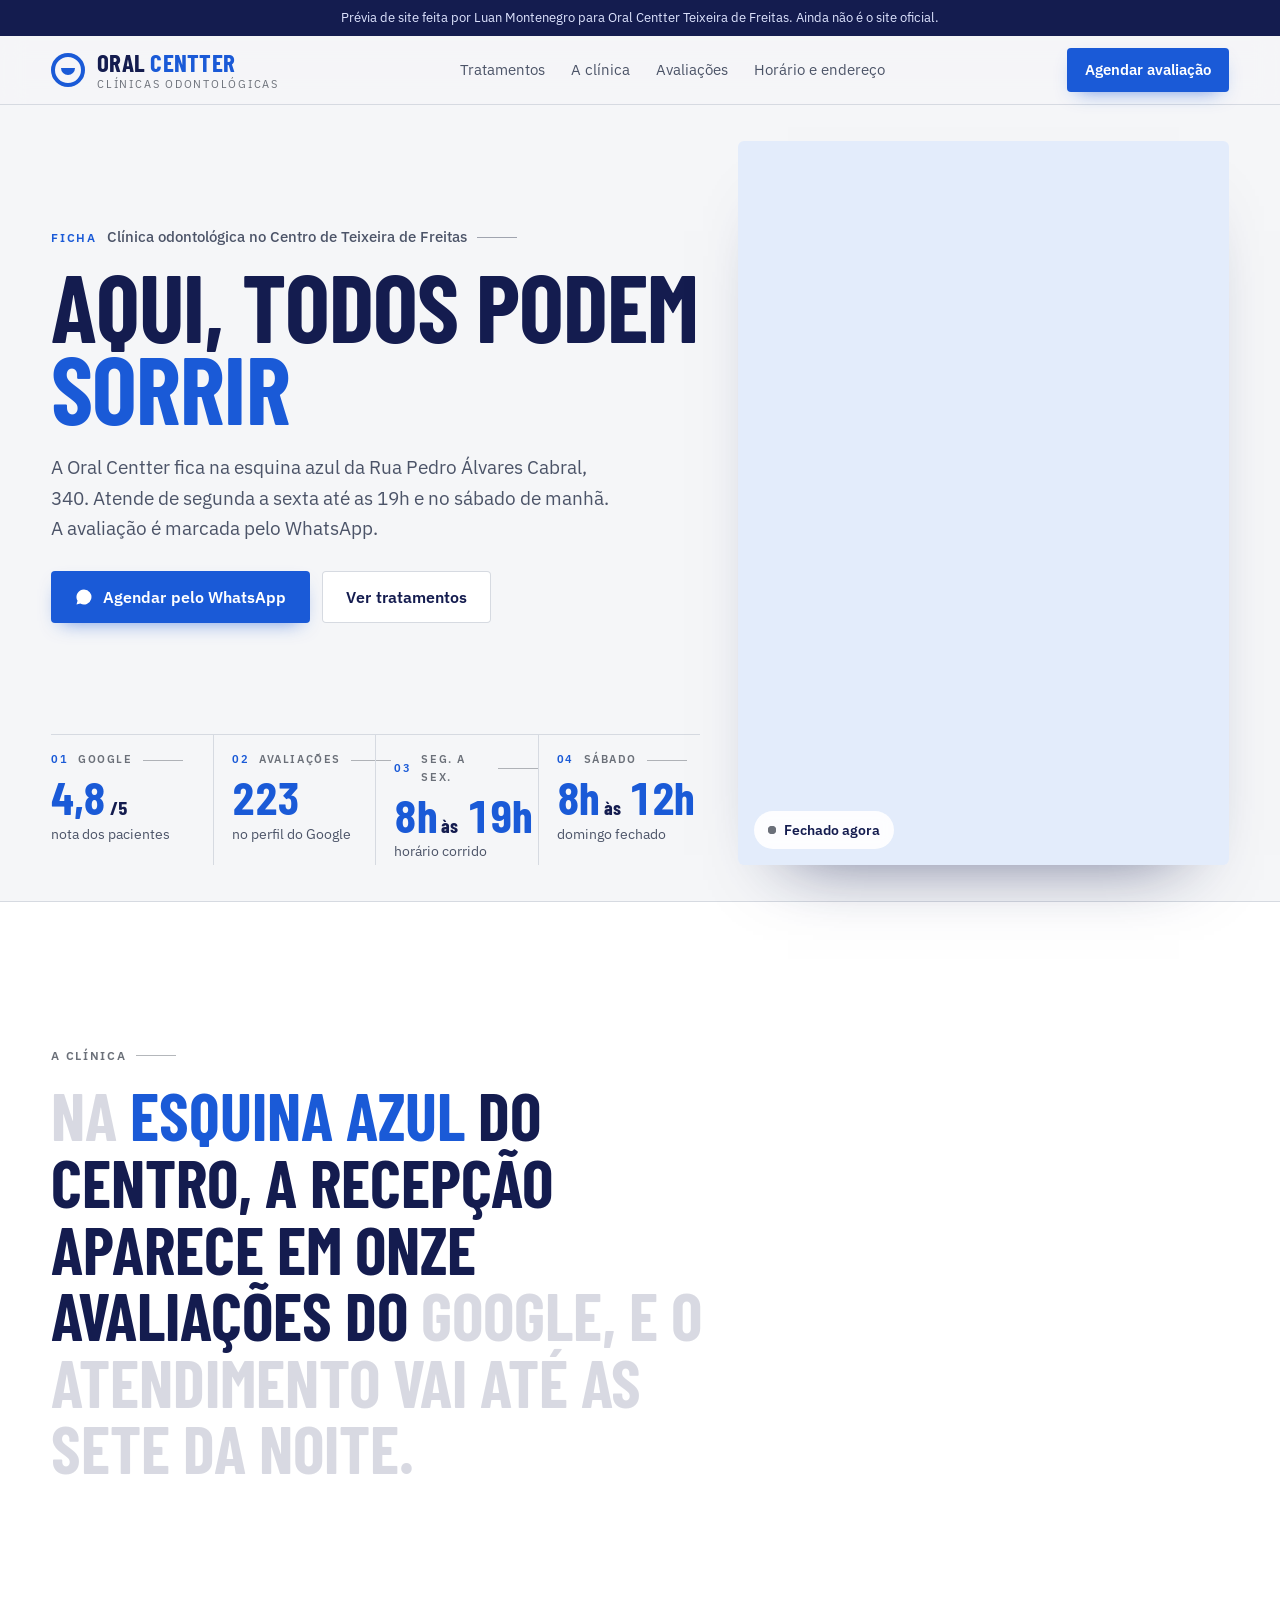
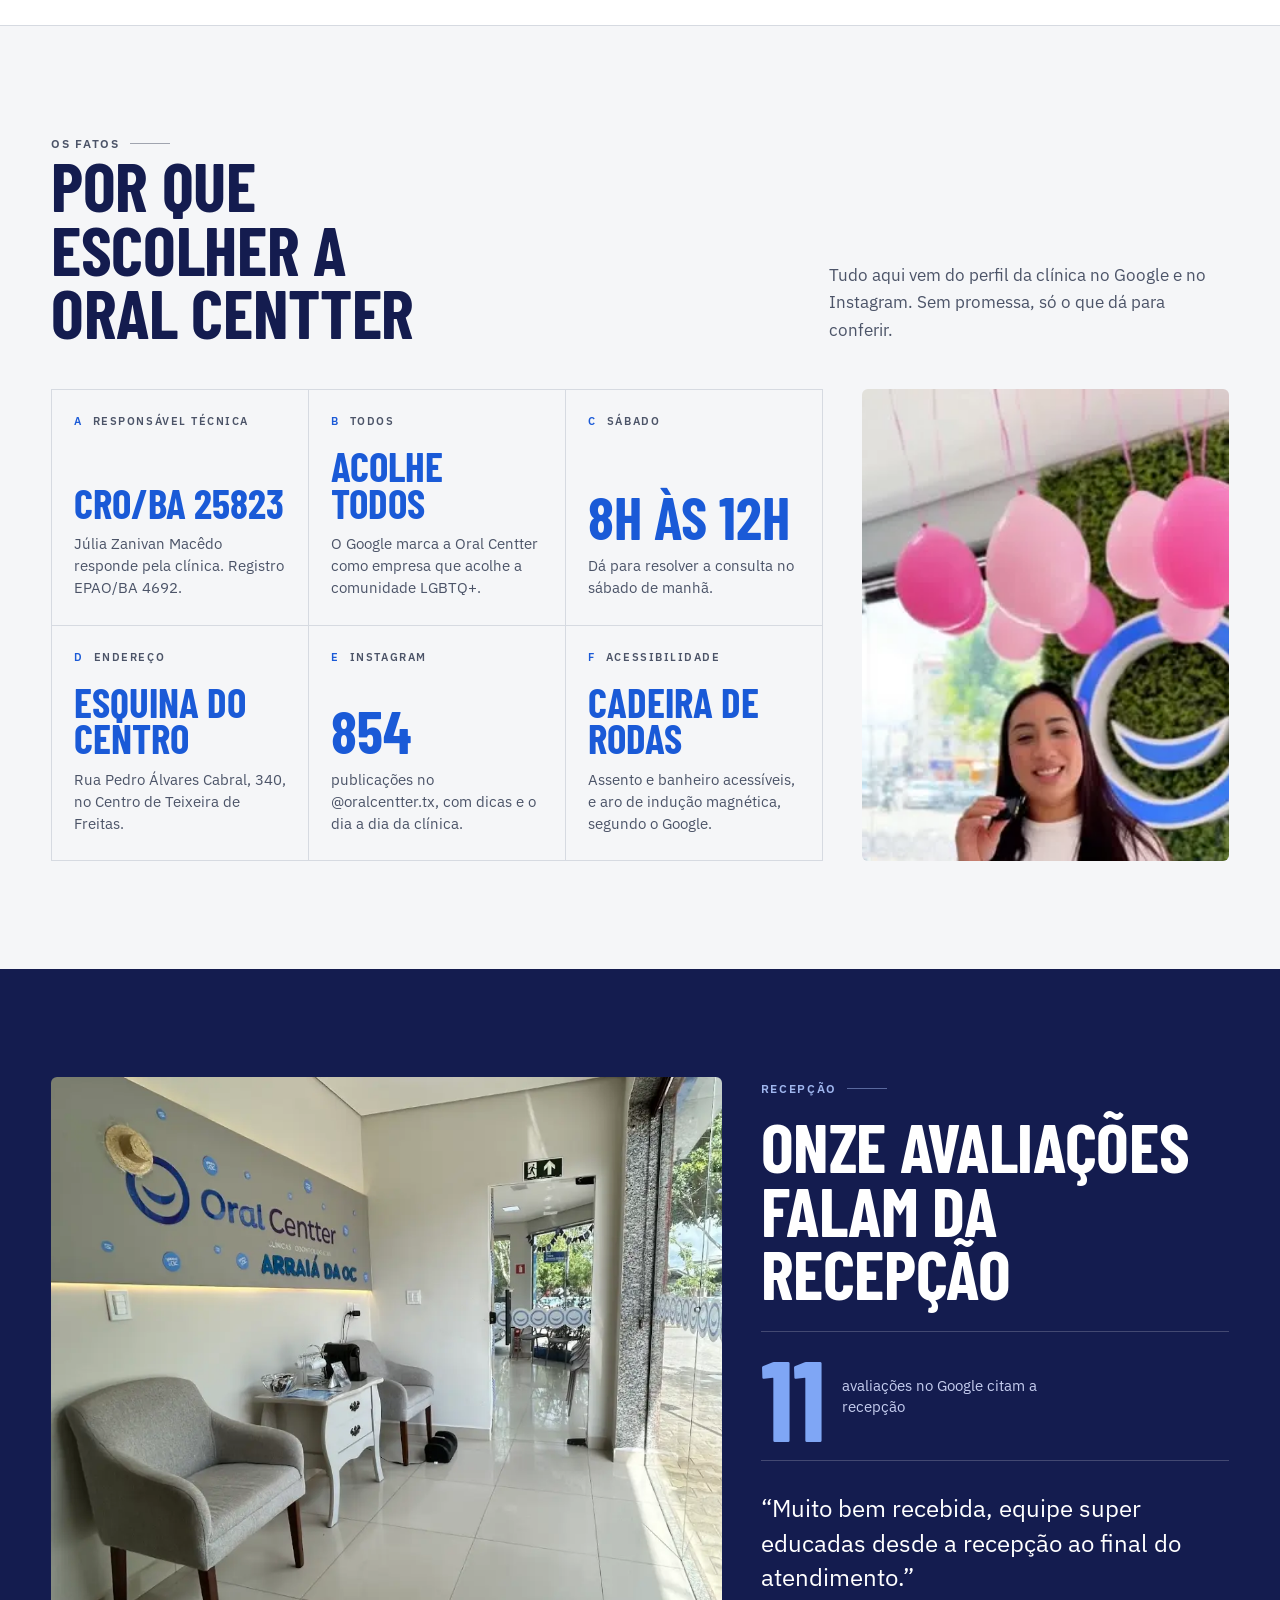
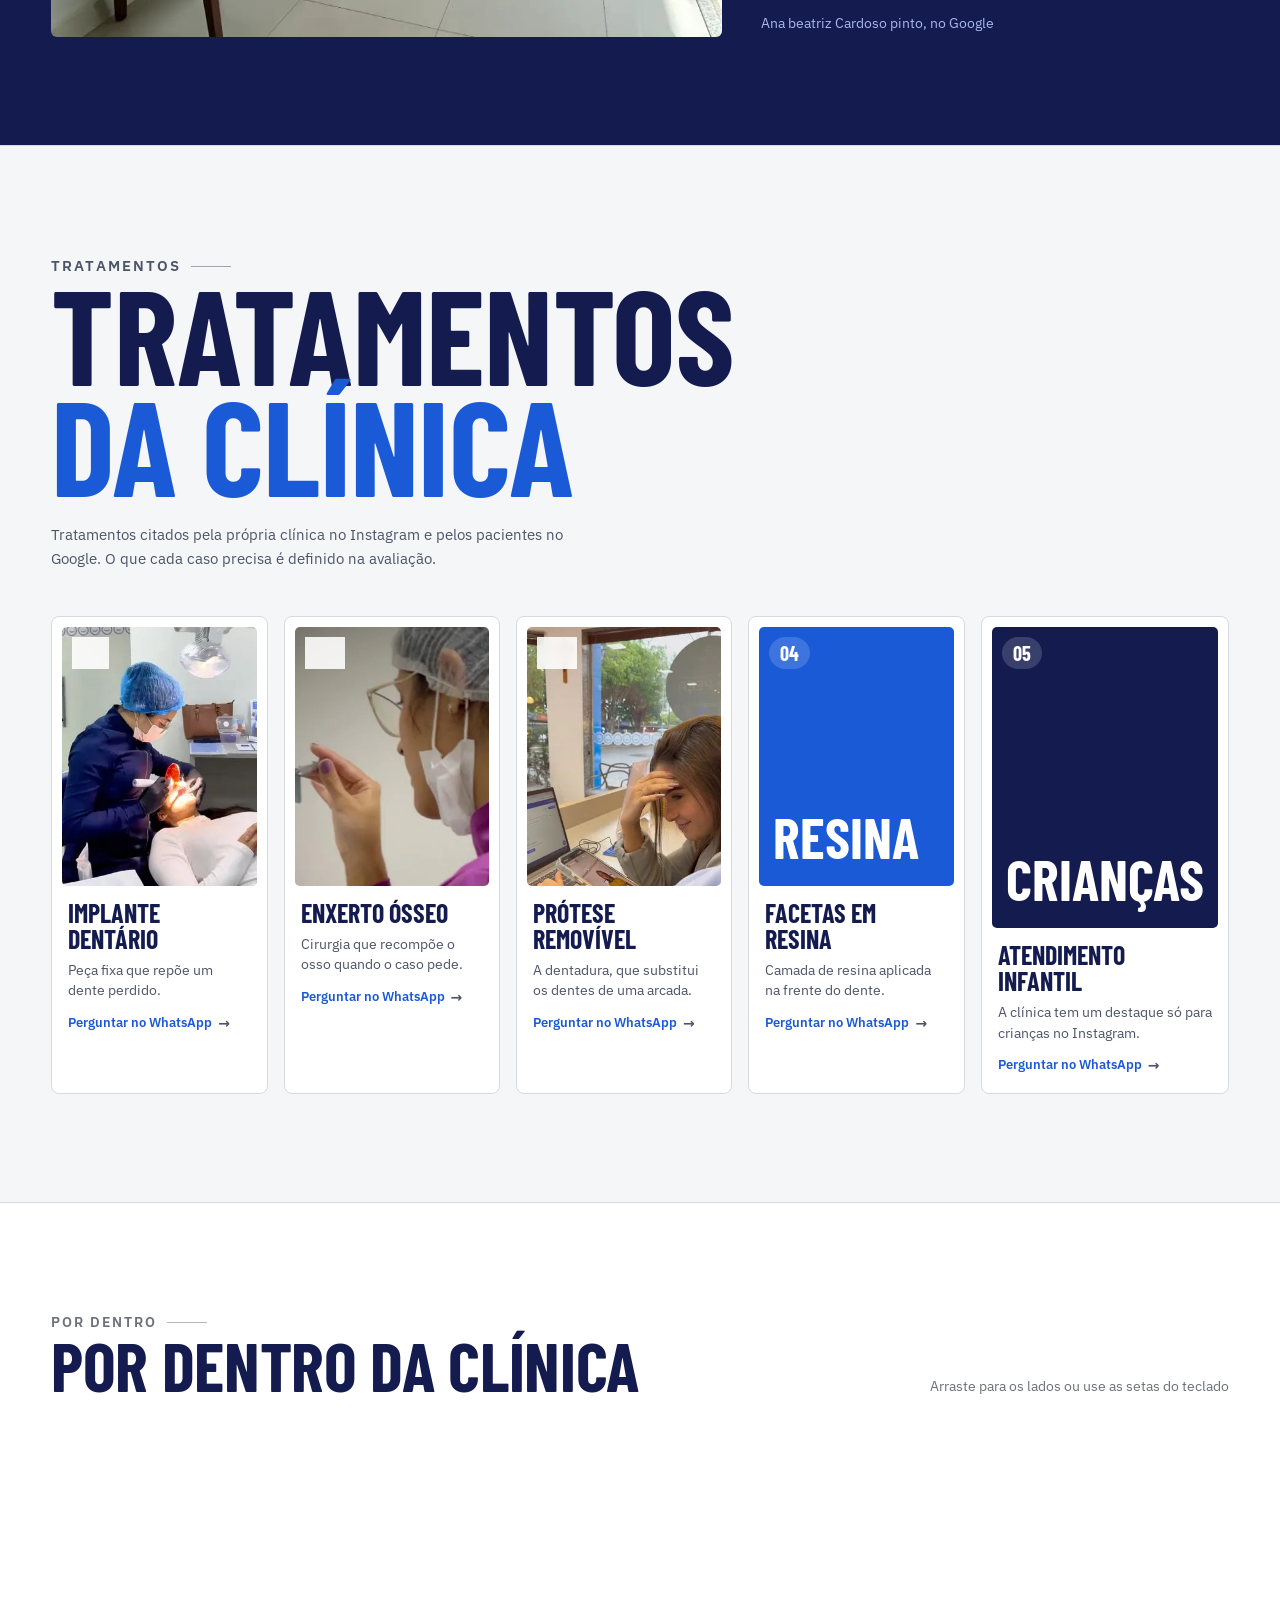
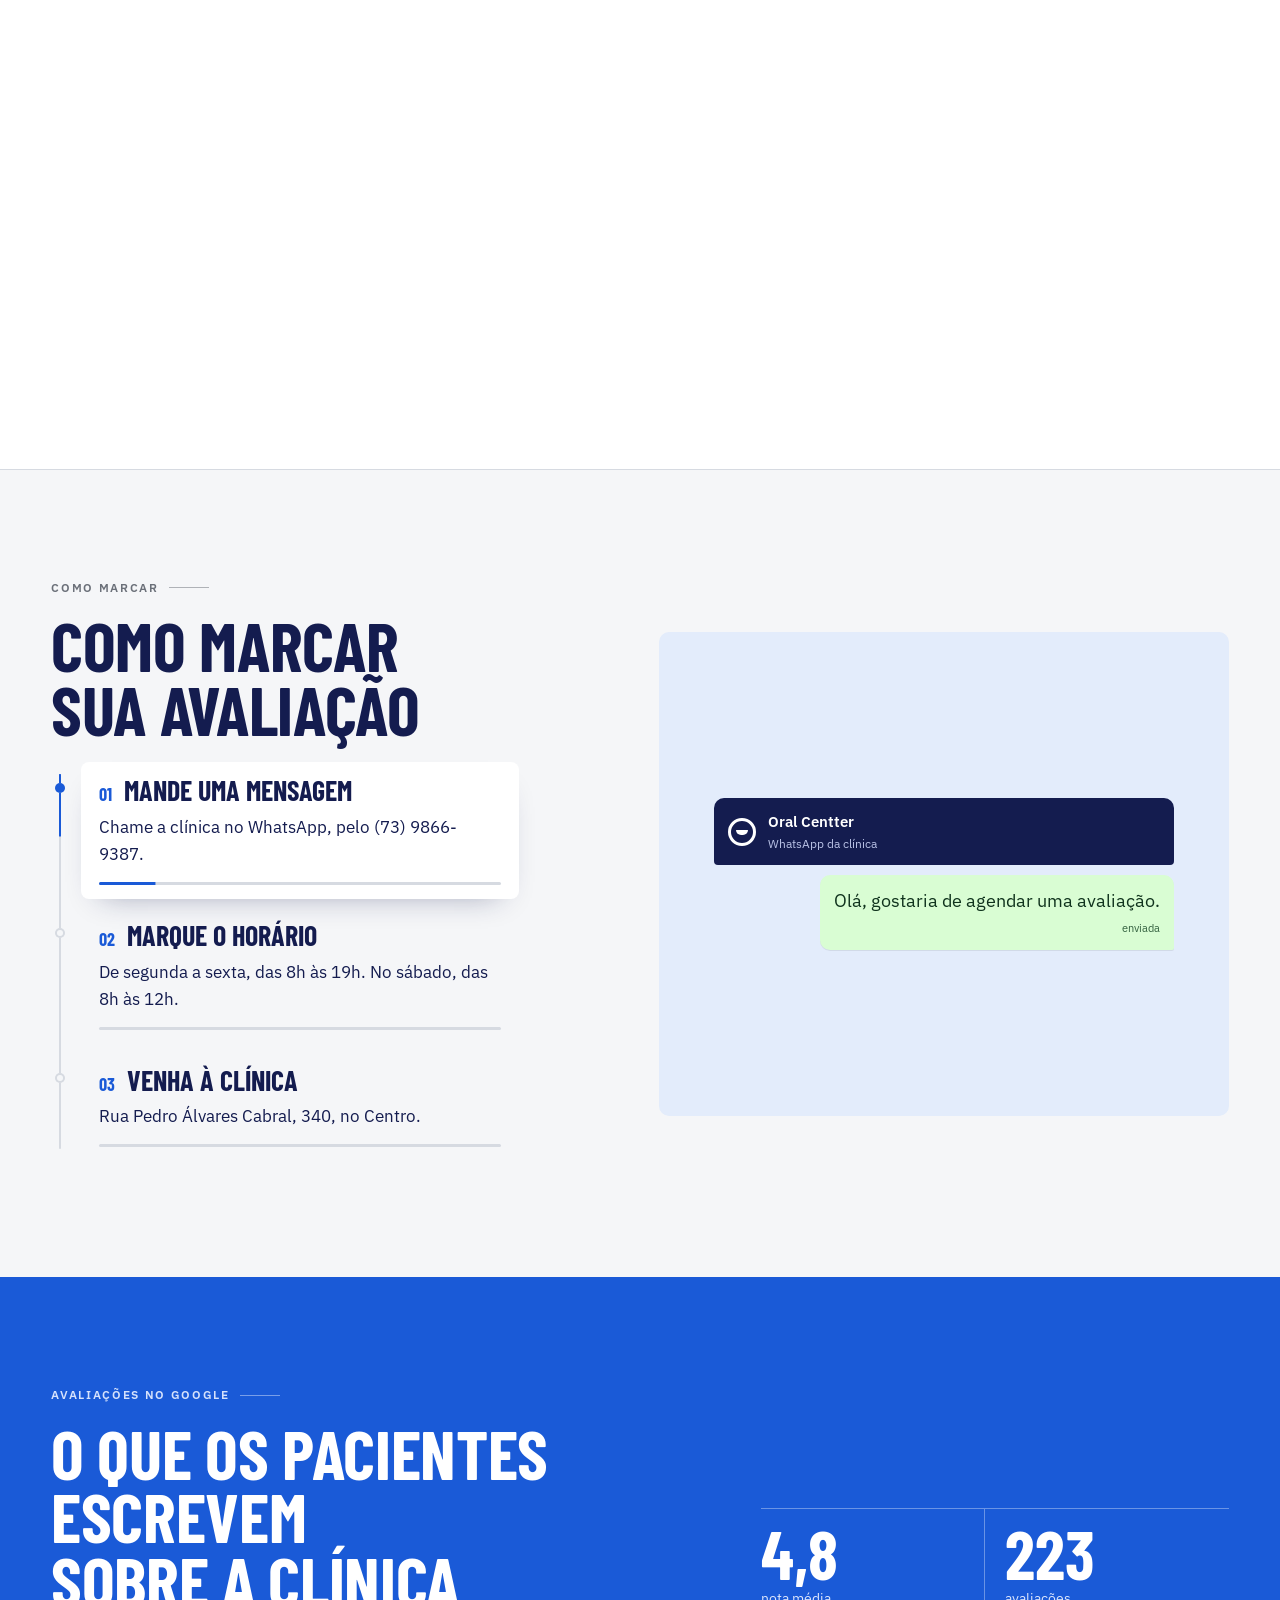
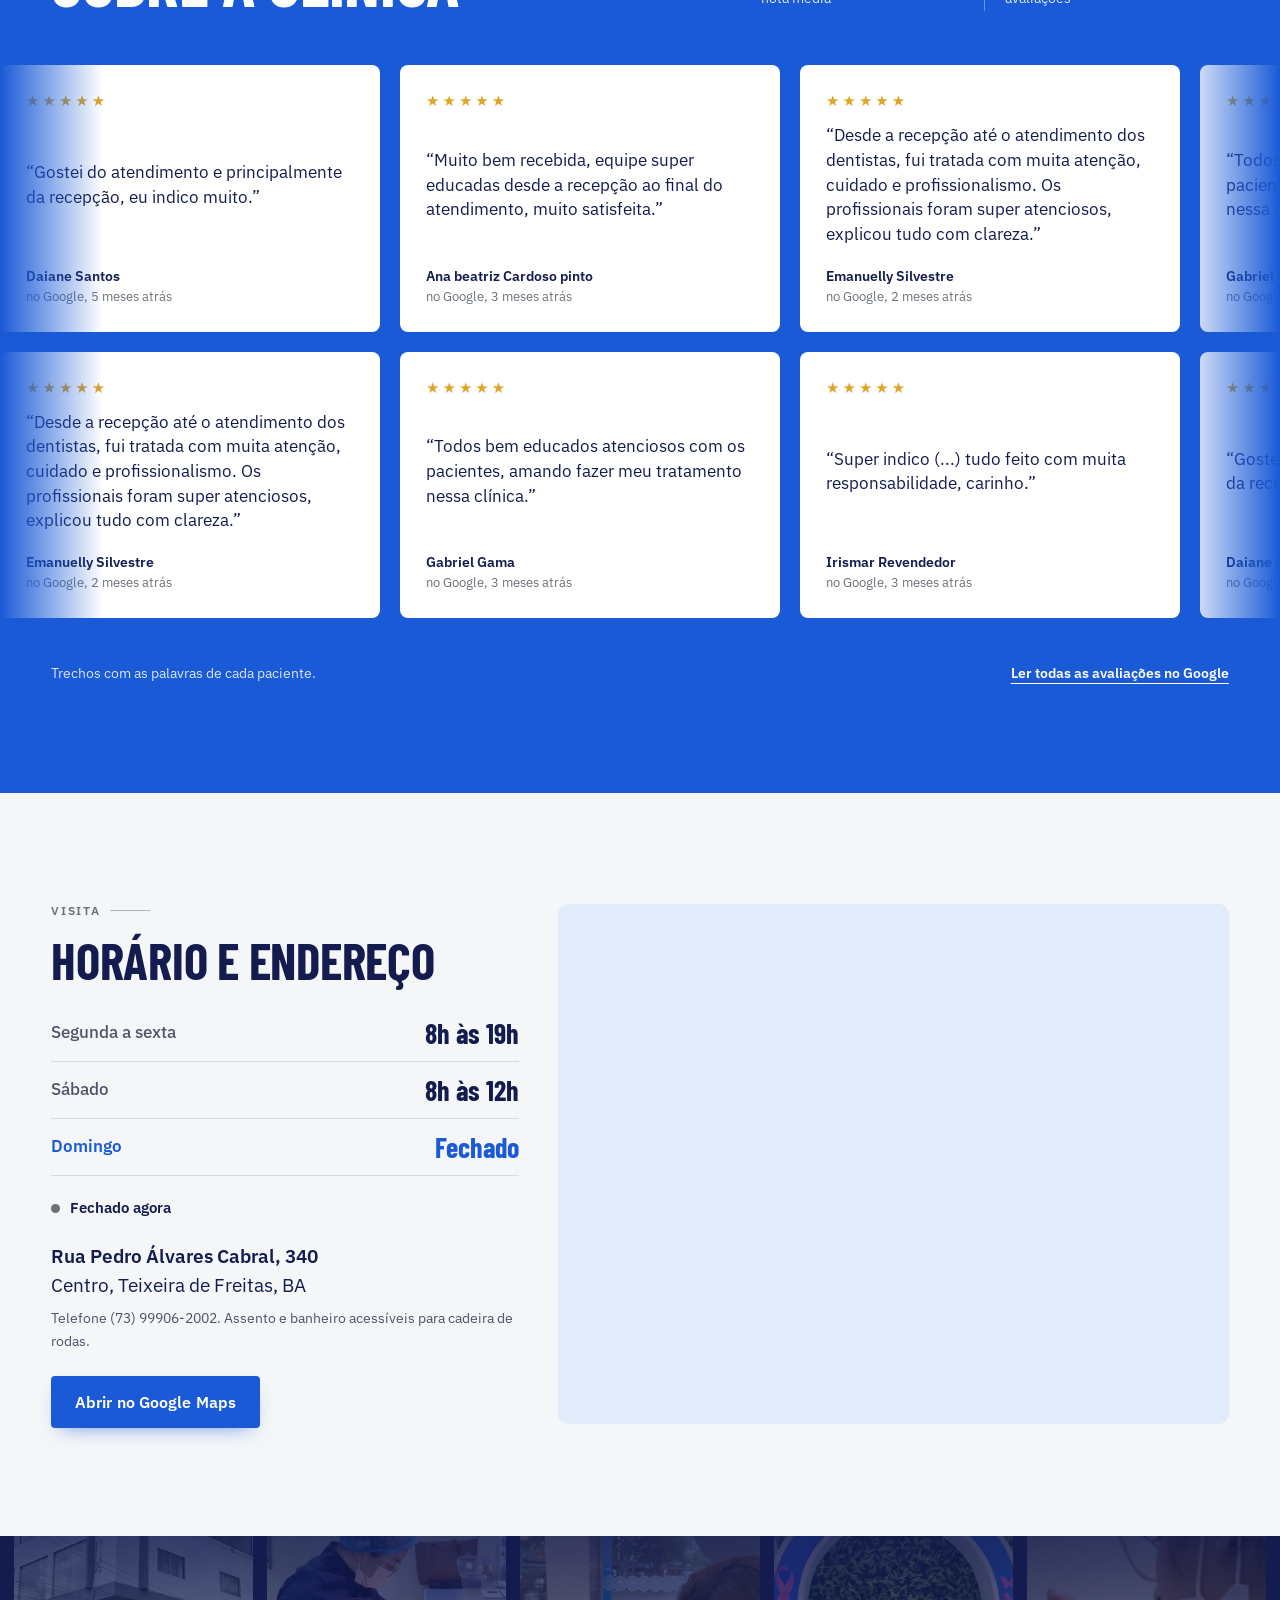
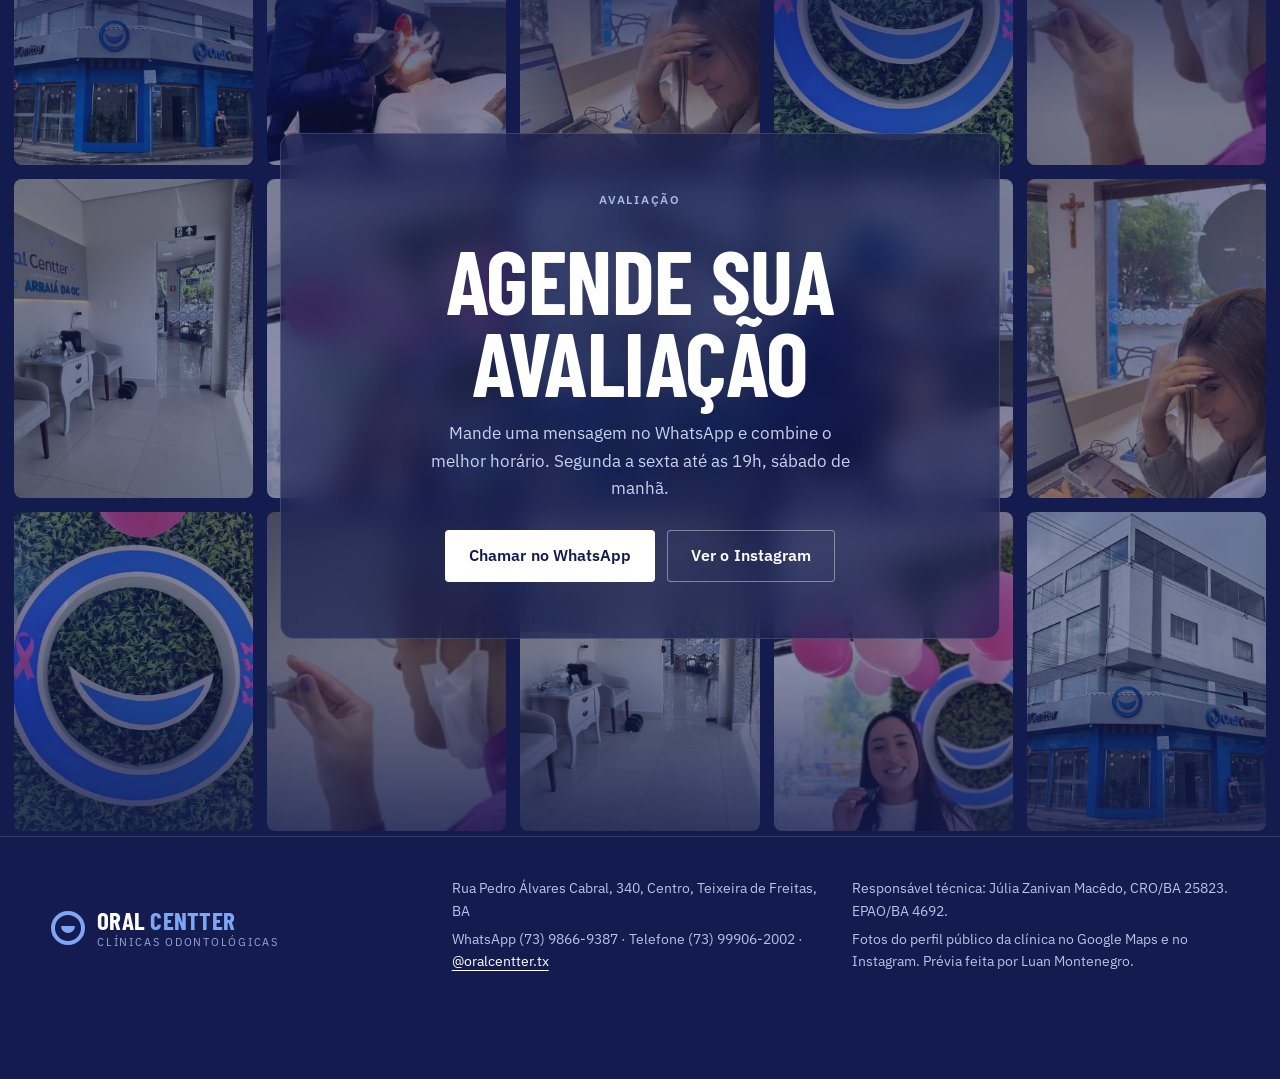
==== commit b3a935ee: "Prévia: oral-centter" ====
--- a/oral-centter/index.html
+++ b/oral-centter/index.html
@@ -7,7 +7,7 @@
 <title>Oral Centter · Clínica odontológica no Centro de Teixeira de Freitas</title>
 <meta name="description" content="Oral Centter, clínica odontológica na Rua Pedro Álvares Cabral, 340, Centro de Teixeira de Freitas. Nota 4,8 no Google em 223 avaliações. Agende sua avaliação pelo WhatsApp.">
 <meta name="theme-color" content="#1a5ad7">
-<link rel="stylesheet" href="assets/site.css?v=2">
+<link rel="stylesheet" href="assets/site.css?v=3">
 <script>if (!matchMedia("(prefers-reduced-motion: reduce)").matches) document.documentElement.classList.add("js-movimento");</script>
 </head>
 <body>
--- a/oral-centter/assets/site.css
+++ b/oral-centter/assets/site.css
@@ -408,7 +408,7 @@
 .thumb.tipo { background: var(--cobalto); display: grid; align-items: end; padding: 14px; }
 .thumb.tipo::after { display: none; }
 .thumb.tipo .num { background: rgba(255,255,255,.16); color: #fff; }
-.tipo-txt { font: 700 clamp(44px, 4.4vw, 72px)/.85 var(--num); text-transform: uppercase; color: #fff; transition: transform .7s var(--ease); transform-origin: left bottom; }
+.tipo-txt { font: 700 clamp(44px, 4.4vw, 72px)/1 var(--num); padding-bottom: .12em; text-transform: uppercase; color: #fff; transition: transform .7s var(--ease); transform-origin: left bottom; }
 .card:nth-child(5) .thumb.tipo { background: var(--marinho); }
 @media (hover: hover) { .card:hover .tipo-txt { transform: scale(1.06); } }
 .scene-foto { padding: 0; }
